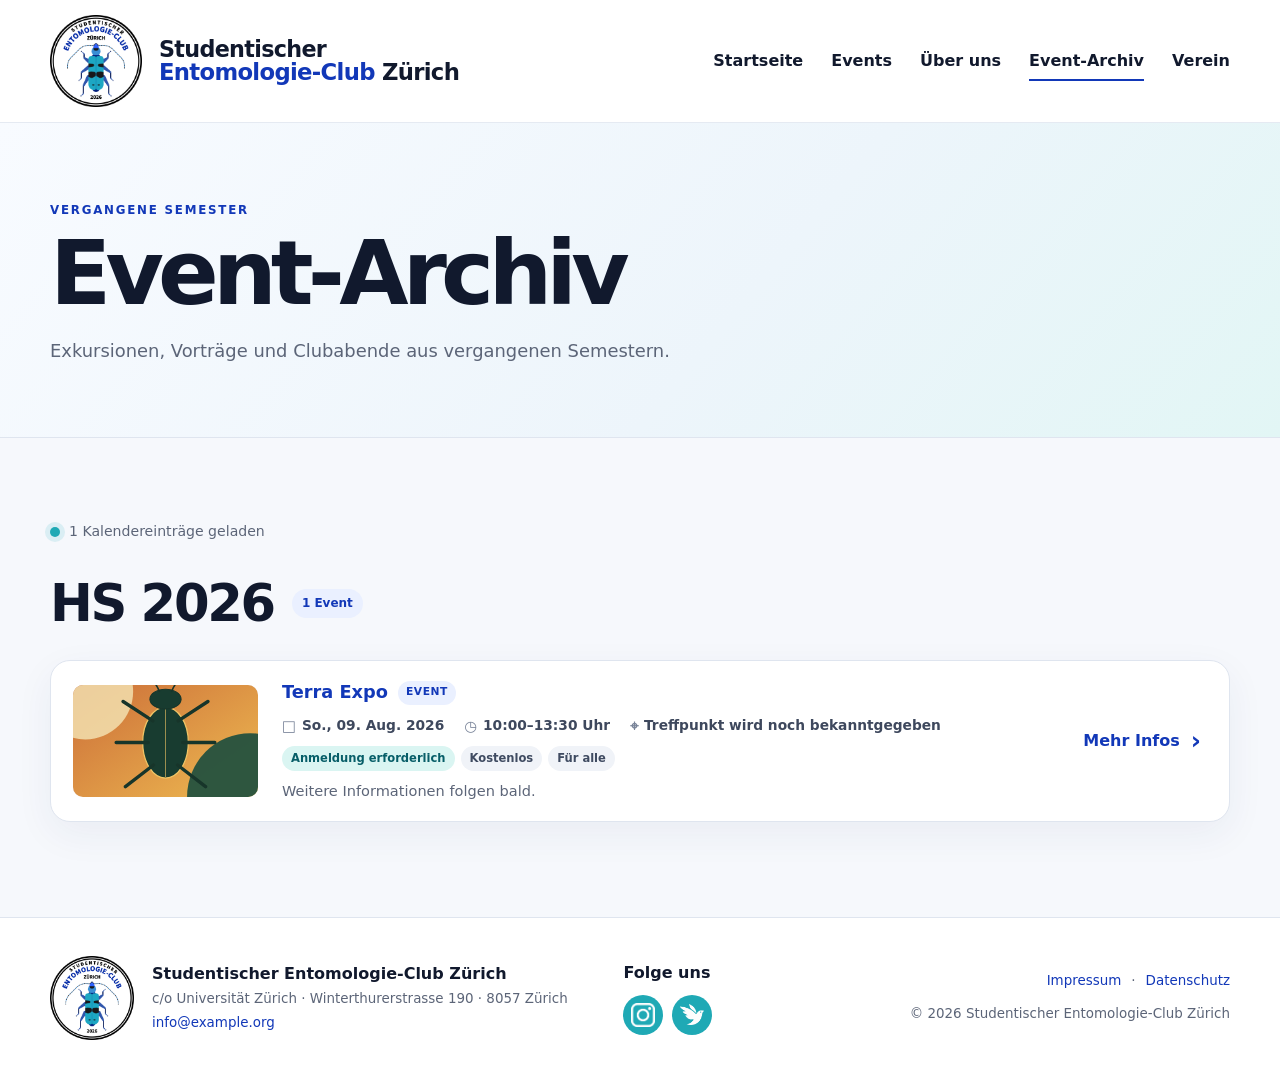
==== archiv.html @ 5c4606c7 "Changed website icon" ====
<!doctype html>
<html lang="de"><head>  <meta charset="utf-8" />
  <meta name="viewport" content="width=device-width, initial-scale=1" />
  <meta name="theme-color" content="#1238b8" />
  <link rel="icon" href="assets/club-logo-maskottchen.png" type="image/png" />
  <link rel="stylesheet" href="styles.css" />
  <script src="calendar-config.js" defer></script>
  <script src="calendar/ics-parser.js" defer></script>
  <script src="app.js" defer></script><meta name="description" content="Event-Archiv des Studentischen Entomologie-Clubs Zürich." /><title>Event-Archiv · Studentischer Entomologie-Club Zürich</title></head>
<body data-page="archive"><a class="skip-link" href="#main">Zum Inhalt springen</a>
<header class="site-header" id="top">
  <div class="header-inner shell">
    <a class="brand" href="index.html" aria-label="Startseite">
      <img src="assets/club-logo.png" alt="Logo des Studentischen Entomologie-Clubs Zürich" />
      <span class="brand-copy">
        <strong>Studentischer</strong>
        <span><b>Entomologie-Club</b> Zürich</span>
      </span>
    </a>
    <button class="menu-button" type="button" aria-expanded="false" aria-controls="main-nav">
      <span></span><span></span><span></span><span class="sr-only">Navigation öffnen</span>
    </button>
    <nav id="main-nav" class="main-nav" aria-label="Hauptnavigation">
      <a data-nav="home" href="index.html">Startseite</a>
      <a data-nav="events" href="events.html">Events</a>
      <a data-nav="about" href="ueber-uns.html">Über uns</a>
      <a data-nav="archive" href="archiv.html">Event-Archiv</a>
      <a data-nav="club" href="verein.html">Verein</a>
      <a class="button button-primary nav-join" data-member-only data-member-link href="#">Mitglied werden</a>
    </nav>
  </div>
</header>
<main id="main">
  <section class="page-hero"><div class="shell"><p class="eyebrow eyebrow-blue">Vergangene Semester</p><h1>Event-Archiv</h1><p>Exkursionen, Vorträge und Clubabende aus vergangenen Semestern.</p></div></section>
  <section class="archive-section"><div class="shell">
    <div id="calendar-status" class="calendar-status" role="status" aria-live="polite"><span class="status-dot"></span><span>Archiv wird geladen …</span></div>
    <div id="archive-groups" class="archive-groups"></div>
    <div id="empty-state" class="empty-state" hidden><strong>Das Archiv ist noch leer.</strong><span>Vergangene Events erscheinen hier automatisch.</span></div>
  </div></section>
</main><footer class="site-footer" id="contact">
  <div class="shell footer-grid">
    <div class="footer-club">
      <img src="assets/club-logo.png" alt="" />
      <div>
        <strong data-brand>Studentischer Entomologie-Club Zürich</strong>
        <span data-address>c/o Universität Zürich</span>
        <a data-email-link href="mailto:info@example.org">info@example.org</a>
      </div>
    </div>
    <div class="footer-social">
      <strong>Folge uns</strong>
      <div class="social-links">
        <a data-instagram-link href="#" aria-label="Instagram">
          <img src="assets/instagram.png" alt="Instagram">
        </a>
        <a data-inaturalist-link href="#" aria-label="iNaturalist">
          <img src="assets/inaturalist.png" alt="iNaturalist">
        </a>
      </div>
    </div>
    <div class="footer-legal">
      <div><a href="verein.html#impressum">Impressum</a><span>·</span><a href="verein.html#datenschutz">Datenschutz</a></div>
      <span>© <span id="year"></span> <span data-brand>Studentischer Entomologie-Club Zürich</span></span>
    </div>
  </div>
</footer>
<div id="toast" class="toast" role="status" aria-live="polite"></div><dialog id="event-dialog" class="event-dialog">
  <button id="dialog-close" class="dialog-close" type="button" aria-label="Event schliessen">×</button>
  <div id="dialog-content"></div>
</dialog></body></html>
---- styles.css ----
:root {
  --blue: #1238b8;
  --blue-dark: #0b245f;
  --blue-soft: #eaf0ff;
  --teal: #1fa9b5;
  --teal-light: #66d2cf;
  --ink: #11192d;
  --muted: #5c6578;
  --paper: #fff;
  --canvas: #f6f8fc;
  --line: #dfe5ef;
  --success: #188e86;
  --error: #b43838;
  --shadow: 0 18px 60px rgba(24,50,104,.12);
  --radius: 20px;
  --shell: min(1180px, calc(100vw - 40px));
}
* { box-sizing: border-box; }
html { scroll-behavior: smooth; }
body { margin: 0; color: var(--ink); background: var(--canvas); font-family: Inter, ui-sans-serif, system-ui, -apple-system, BlinkMacSystemFont, "Segoe UI", sans-serif; line-height: 1.55; }
body.dialog-open { overflow: hidden; }
a { color: inherit; }
img, video { display: block; max-width: 100%; }
button, input { font: inherit; }
.shell { width: var(--shell); margin-inline: auto; }
.sr-only { position: absolute; width: 1px; height: 1px; padding: 0; margin: -1px; overflow: hidden; clip: rect(0,0,0,0); white-space: nowrap; border: 0; }
.skip-link { position: fixed; z-index: 999; top: 10px; left: 10px; transform: translateY(-150%); padding: 10px 14px; border-radius: 10px; background: #fff; }
.skip-link:focus { transform: translateY(0); }
[hidden] { display: none !important; }

.site-header { position: relative; z-index: 50; background: #fff; border-bottom: 1px solid rgba(223,229,239,.8); }
.header-inner { min-height: 122px; display: flex; align-items: center; justify-content: space-between; gap: 32px; }
.brand { display: inline-flex; align-items: center; gap: 17px; min-width: 0; text-decoration: none; }
.brand img { width: 92px; height: 92px; object-fit: contain; flex: 0 0 auto; }
.brand-copy { min-width: 0; display: grid; font-size: 1.42rem; font-weight: 800; line-height: 1.03; letter-spacing: -.03em; }
.brand-copy strong { font-size: .98em; }
.brand-copy b { color: var(--blue); }
.main-nav { display: flex; align-items: center; gap: 28px; }
.main-nav > a { position: relative; text-decoration: none; font-weight: 750; white-space: nowrap; }
.main-nav > a:not(.button)::after { content: ""; position: absolute; left: 0; right: 100%; bottom: -8px; height: 2px; background: var(--blue); transition: right .2s ease; }
.main-nav > a:not(.button):hover::after, .main-nav > a.is-active:not(.button)::after { right: 0; }
.menu-button { display: none; width: 46px; height: 46px; padding: 9px; border: 0; border-radius: 12px; background: var(--blue-soft); }
.menu-button > span:not(.sr-only) { display: block; height: 2px; margin: 5px 0; background: var(--blue-dark); }

.button { min-height: 48px; display: inline-flex; align-items: center; justify-content: center; gap: 10px; padding: 0 20px; border: 1px solid transparent; border-radius: 11px; text-decoration: none; font-weight: 800; transition: transform .18s ease, box-shadow .18s ease; }
.button:hover { transform: translateY(-2px); }
.button-primary { color: #fff; background: var(--blue); box-shadow: 0 12px 28px rgba(18,56,184,.2); }
.button-ghost { color: #fff; border-color: rgba(255,255,255,.65); background: rgba(4,20,42,.22); backdrop-filter: blur(8px); }
.button-light { color: var(--blue); background: #fff; }
.nav-join { min-height: 50px; padding-inline: 24px; }
.text-action { display: inline-flex; align-items: center; padding-bottom: 4px; color: var(--blue); border: 0; border-bottom: 1px solid currentColor; background: none; text-decoration: none; font-weight: 800; cursor: pointer; }

.hero { position: relative; min-height: 590px; display: grid; overflow: hidden; color: #fff; background: var(--blue-dark); }
.hero-media { position: absolute; inset: 0; width: 100%; height: 100%; object-fit: cover; }
.hero-overlay { position: absolute; inset: 0; background: linear-gradient(90deg, rgba(3,19,35,.92) 0%, rgba(4,29,43,.70) 45%, rgba(5,40,54,.12) 82%), linear-gradient(0deg, rgba(3,26,37,.58), transparent 65%); }
.hero-content { position: relative; z-index: 2; min-height: 590px; display: grid; grid-template-columns: minmax(0, 1fr) auto; align-items: center; gap: 40px; padding-block: 70px 105px; }
.hero-copy-block { max-width: 670px; }
.eyebrow { margin: 0 0 14px; font-size: .74rem; font-weight: 900; letter-spacing: .15em; text-transform: uppercase; }
.eyebrow-blue { color: var(--blue); }
.hero h1, .page-hero h1 { margin: 0; font-size: clamp(3.6rem, 7.2vw, 6.7rem); line-height: .91; letter-spacing: -.065em; }
.hero-copy { max-width: 620px; margin: 24px 0 0; color: rgba(255,255,255,.89); font-size: 1.15rem; }
.hero-actions { display: flex; flex-wrap: wrap; gap: 12px; margin-top: 30px; }
.video-toggle { width: 86px; height: 86px; display: grid; place-items: center; border: 2px solid rgba(255,255,255,.8); border-radius: 50%; color: #fff; background: rgba(0,0,0,.18); cursor: pointer; backdrop-filter: blur(8px); }
.video-toggle-icon { font-size: 1.55rem; }
.hero-wave { position: absolute; z-index: 3; left: -3%; right: -3%; bottom: -42px; height: 80px; border-top: 9px solid var(--teal); border-radius: 50% 50% 0 0; background: var(--canvas); transform: rotate(-.4deg); }

.page-hero { padding: 78px 0 72px; background: linear-gradient(130deg, #f8fbff 0%, #edf5fb 58%, #e2f6f5 100%); border-bottom: 1px solid var(--line); }
.page-hero h1 { max-width: 950px; font-size: clamp(3.2rem, 7vw, 6.2rem); }
.page-hero p:last-child { max-width: 760px; margin: 22px 0 0; color: var(--muted); font-size: 1.12rem; }

.section-white { background: #fff; }
.home-intro { padding: 95px 0; }
.intro-grid { display: grid; grid-template-columns: .9fr 1.1fr; gap: 90px; align-items: start; }
.intro-grid h2, .section-header h2, .team-section h2, .archive-promo h2, .documents-section h2, .contact-page h2, .legal-section h2 { margin: 0; font-size: clamp(2.4rem, 5vw, 4.3rem); line-height: .98; letter-spacing: -.055em; }
.intro-grid > div:last-child > p { margin: 30px 0 22px; color: var(--muted); font-size: 1.12rem; line-height: 1.8; }

.events-section { padding: 78px 0 88px; background: var(--canvas); }
.home-events { padding-top: 86px; }
.page-events { padding-top: 68px; }
.section-header { display: flex; align-items: end; justify-content: space-between; gap: 30px; margin-bottom: 25px; }
.section-header h2 { display: flex; align-items: center; gap: 14px; font-size: clamp(2.15rem, 4.7vw, 3.75rem); }
.section-icon { color: var(--blue); font-size: .8em; }
.filter-row { display: flex; flex-wrap: wrap; gap: 9px; margin-bottom: 18px; }
.filter-chip { min-height: 44px; padding: 0 16px; border: 1px solid var(--line); border-radius: 999px; color: var(--ink); background: #fff; font-weight: 760; cursor: pointer; }
.filter-chip:hover, .filter-chip.is-active { color: #fff; border-color: var(--blue); background: var(--blue); }
.calendar-status { min-height: 28px; display: flex; align-items: center; gap: 9px; margin: 12px 0 18px; color: var(--muted); font-size: .88rem; }
.status-dot { width: 10px; height: 10px; border-radius: 50%; background: #8793a8; box-shadow: 0 0 0 5px rgba(135,147,168,.12); }
.calendar-status.is-success .status-dot { background: var(--teal); box-shadow: 0 0 0 5px rgba(31,169,181,.13); }
.calendar-status.is-error { color: var(--error); }
.calendar-status.is-error .status-dot { background: var(--error); box-shadow: 0 0 0 5px rgba(180,56,56,.12); }
.event-list { display: grid; border: 1px solid var(--line); border-radius: var(--radius); overflow: hidden; background: #fff; box-shadow: 0 12px 38px rgba(29,52,97,.06); }
.event-row { display: grid; grid-template-columns: 185px minmax(0, 1fr) auto; align-items: center; gap: 24px; min-height: 147px; padding: 18px 22px; border-bottom: 1px solid var(--line); cursor: pointer; transition: background .16s ease; }
.event-row:last-child { border-bottom: 0; }
.event-row:hover { background: #fbfcff; }
.event-thumbnail { height: 112px; overflow: hidden; border-radius: 10px; background: #e1e8f2; }
.event-thumbnail img { width: 100%; height: 100%; object-fit: cover; }
.event-main { min-width: 0; }
.event-title-line { display: flex; align-items: center; flex-wrap: wrap; gap: 10px; }
.event-title-line h3 { margin: 0; color: var(--blue); font-size: 1.11rem; }
.event-type { display: inline-flex; align-items: center; min-height: 24px; padding: 3px 8px; color: var(--blue); background: var(--blue-soft); border-radius: 999px; font-size: .67rem; font-weight: 850; text-transform: uppercase; letter-spacing: .05em; }
.event-meta { display: flex; flex-wrap: wrap; gap: 7px 20px; margin-top: 8px; color: #3e485d; font-size: .86rem; font-weight: 650; }
.event-meta span { display: inline-flex; align-items: center; gap: 6px; }
.event-meta b { color: #788398; font-size: .92rem; }
.event-badges { display: flex; flex-wrap: wrap; gap: 6px; margin-top: 9px; }
.info-badge { display: inline-flex; align-items: center; min-height: 25px; padding: 3px 9px; border-radius: 999px; color: #3f4b61; background: #f0f3f8; font-size: .72rem; font-weight: 750; }
.info-badge.is-important { color: #075e68; background: #daf5f2; }
.event-main p { margin: 9px 0 0; color: var(--muted); font-size: .91rem; white-space: nowrap; overflow: hidden; text-overflow: ellipsis; }
.event-more { justify-self: end; display: inline-flex; align-items: center; gap: 11px; border: 0; background: transparent; color: var(--blue); font-weight: 850; cursor: pointer; white-space: nowrap; }
.event-more span { font-size: 1.55rem; }
.empty-state { padding: 44px 24px; border: 1px dashed #b8c4d8; border-radius: var(--radius); background: #fff; text-align: center; }
.empty-state strong, .empty-state span { display: block; }
.empty-state span { margin-top: 6px; color: var(--muted); }

.feature-strip { padding: 80px 0; }
.feature-grid { display: grid; grid-template-columns: repeat(3, 1fr); gap: 20px; }
.feature-card { min-height: 260px; padding: 30px; border: 1px solid var(--line); border-radius: var(--radius); text-decoration: none; background: #fff; transition: transform .2s ease, box-shadow .2s ease; }
.feature-card:hover { transform: translateY(-5px); box-shadow: var(--shadow); }
.feature-card > span { color: var(--teal); font-size: .76rem; font-weight: 900; letter-spacing: .12em; }
.feature-card h3 { margin: 70px 0 8px; font-size: 1.65rem; }
.feature-card p { margin: 0; color: var(--muted); }

.membership-band { padding: 0 0 78px; background: var(--canvas); }
.membership-inner { min-height: 145px; display: grid; grid-template-columns: 68px minmax(0,1fr) auto; align-items: center; gap: 24px; padding: 28px 34px; color: #fff; border-radius: 18px; background: linear-gradient(110deg, var(--teal), #1598bd 42%, var(--blue)); box-shadow: var(--shadow); }
.membership-icon { width: 62px; height: 62px; display: grid; place-items: center; border: 2px solid rgba(255,255,255,.75); border-radius: 50%; font-size: 2rem; }
.membership-copy h2 { margin: 0; font-size: 1.85rem; }
.membership-copy p { margin: 5px 0 0; max-width: 650px; color: rgba(255,255,255,.88); }

.archive-promo { padding: 85px 0; }
.archive-promo-inner { display: flex; align-items: center; justify-content: space-between; gap: 40px; }
.archive-promo-inner p:not(.eyebrow) { max-width: 670px; margin: 15px 0 0; color: var(--muted); }
.archive-section { padding: 68px 0 95px; }
.archive-groups { display: grid; gap: 55px; }
.archive-semester-header { display: flex; align-items: center; gap: 18px; margin-bottom: 17px; }
.archive-semester-header h2 { margin: 0; font-size: clamp(2rem,4vw,3.2rem); letter-spacing: -.045em; }
.archive-count { padding: 5px 10px; border-radius: 999px; color: var(--blue); background: var(--blue-soft); font-size: .75rem; font-weight: 800; }

.values-section { padding: 80px 0; }
.values-grid { display: grid; grid-template-columns: repeat(3, 1fr); gap: 25px; }
.values-grid article { padding: 28px 30px; border-left: 3px solid var(--teal); }
.values-grid article > span { color: var(--blue); font-size: .75rem; font-weight: 900; letter-spacing: .12em; }
.values-grid h2 { margin: 35px 0 9px; font-size: 2rem; }
.values-grid p { margin: 0; color: var(--muted); }
.team-section { padding: 86px 0 100px; }
.team-grid { display: grid; grid-template-columns: repeat(4,1fr); gap: 22px; }
.team-card { overflow: hidden; border: 1px solid var(--line); border-radius: var(--radius); background: #fff; box-shadow: 0 12px 36px rgba(26,49,92,.06); }
.team-portrait { aspect-ratio: 4 / 4.5; overflow: hidden; background: #dce7f5; }
.team-portrait img { width: 100%; height: 100%; object-fit: cover; }
.team-copy { padding: 22px; }
.team-role { color: var(--blue); font-size: .72rem; font-weight: 900; letter-spacing: .1em; text-transform: uppercase; }
.team-copy h3 { margin: 7px 0 14px; font-size: 1.55rem; }
.team-facts { display: grid; gap: 10px; margin: 0; }
.team-facts div { display: grid; gap: 2px; }
.team-facts dt { color: var(--muted); font-size: .7rem; font-weight: 850; text-transform: uppercase; letter-spacing: .07em; }
.team-facts dd { margin: 0; }
.team-contact { display: inline-block; margin-top: 17px; color: var(--blue); font-weight: 800; text-decoration: none; }
.documents-teaser { padding: 85px 0; }

.documents-section { padding: 72px 0 92px; }
.document-grid { display: grid; grid-template-columns: 1fr 1fr; gap: 20px; margin-top: 24px; }
.document-card { display: grid; grid-template-columns: 64px 1fr auto; align-items: center; gap: 18px; min-height: 120px; padding: 22px; border: 1px solid var(--line); border-radius: 13px; background: #fff; text-decoration: none; transition: transform .18s ease, box-shadow .18s ease; }
.document-card:hover { transform: translateY(-3px); box-shadow: 0 14px 34px rgba(22,44,91,.09); }
.document-icon { width: 58px; height: 58px; display: grid; place-items: center; color: var(--teal); border: 2px solid currentColor; border-radius: 12px; font-size: 1.7rem; }
.document-icon.shield { border-radius: 50%; }
.document-card strong, .document-card small { display: block; }
.document-card small { margin-top: 5px; color: var(--muted); }
.document-arrow { color: var(--blue); font-size: 2rem; }
.contact-page { padding: 85px 0; }
.contact-page-grid { display: grid; grid-template-columns: 1fr 1fr; gap: 80px; align-items: center; }
.contact-page-grid p:not(.eyebrow) { max-width: 580px; color: var(--muted); }
.contact-box { display: grid; gap: 9px; padding: 30px; border: 1px solid var(--line); border-radius: var(--radius); background: var(--canvas); }
.contact-box a { color: var(--blue); text-decoration: none; font-weight: 800; }
.legal-section { padding: 80px 0 100px; }
.legal-grid { display: grid; grid-template-columns: 1fr 1fr; gap: 35px; }
.legal-grid article { padding: 32px; border: 1px solid var(--line); border-radius: var(--radius); background: #fff; }
.legal-grid h2 { font-size: 2.4rem; }
.legal-grid a { color: var(--blue); }
.legal-note { color: var(--muted); font-size: .9rem; }

.site-footer { padding: 38px 0; background: #fff; border-top: 1px solid var(--line); }
.footer-grid { display: grid; grid-template-columns: 1.6fr .7fr 1fr; gap: 45px; align-items: center; }
.footer-club { display: flex; align-items: center; gap: 18px; }
.footer-club img { width: 84px; height: 84px; object-fit: contain; }
.footer-club div { display: grid; gap: 3px; }
.footer-club span, .footer-club a, .footer-legal { color: var(--muted); font-size: .84rem; }
.footer-club a { color: var(--blue); text-decoration: none; }
.footer-social strong { display: block; margin-bottom: 9px; }
.social-links { display: flex; gap: 9px; }
.social-links a { width: 40px; height: 40px; display: grid; place-items: center; color: #fff; background: var(--teal); border-radius: 50%; text-decoration: none; font-weight: 900; }
.social-links a img {width: 24px; height: 24px; max-width: 24px; max-height: 24px; object-fit: contain; display: block; }
.footer-legal { display: grid; gap: 12px; justify-items: end; text-align: right; }
.footer-legal div { display: flex; gap: 10px; }
.footer-legal a { color: var(--blue); text-decoration: none; }

.event-dialog { width: min(950px, calc(100vw - 28px)); max-height: calc(100vh - 30px); padding: 0; border: 0; border-radius: 22px; overflow: auto; box-shadow: 0 30px 100px rgba(5,21,54,.34); }
.event-dialog::backdrop { background: rgba(6,18,41,.72); backdrop-filter: blur(5px); }
.dialog-close { position: sticky; z-index: 5; float: right; top: 13px; margin: 13px 13px -58px 0; width: 42px; height: 42px; border: 0; border-radius: 50%; color: #fff; background: rgba(10,24,48,.7); font-size: 1.65rem; cursor: pointer; }
.dialog-image { height: 340px; background: #dbe3ef; }
.dialog-image img { width: 100%; height: 100%; object-fit: cover; }
.dialog-layout { display: grid; grid-template-columns: 1fr 285px; gap: 40px; padding: 34px; }
.dialog-copy h2 { margin: 13px 0 20px; font-size: clamp(2rem,4.4vw,3.4rem); line-height: 1; letter-spacing: -.045em; }
.dialog-description { color: #3f4859; line-height: 1.75; }
.dialog-actions { display: flex; flex-wrap: wrap; gap: 10px; margin-top: 28px; }
.dialog-facts { display: grid; align-content: start; border-left: 1px solid var(--line); padding-left: 25px; }
.dialog-facts div { display: grid; gap: 3px; padding: 12px 0; border-bottom: 1px solid var(--line); }
.dialog-facts strong { color: var(--blue); font-size: .7rem; text-transform: uppercase; letter-spacing: .08em; }
.dialog-facts span { color: #3f4859; }
.toast { position: fixed; z-index: 100; left: 50%; bottom: 25px; transform: translate(-50%,25px); padding: 12px 18px; color: #fff; background: var(--blue-dark); border-radius: 999px; opacity: 0; pointer-events: none; transition: .2s ease; box-shadow: var(--shadow); }
.toast.is-visible { opacity: 1; transform: translate(-50%,0); }

@media (max-width: 1080px) {
  .main-nav { gap: 19px; }
  .main-nav > a { font-size: .92rem; }
  .team-grid { grid-template-columns: repeat(2,1fr); }
}
@media (max-width: 900px) {
  .header-inner { min-height: 96px; }
  .brand img { width: 72px; height: 72px; }
  .brand-copy { font-size: 1.18rem; }
  .menu-button { display: block; }
  .main-nav { position: absolute; top: 95px; left: 20px; right: 20px; display: none; align-items: stretch; flex-direction: column; gap: 0; padding: 12px; border: 1px solid var(--line); border-radius: 15px; background: #fff; box-shadow: var(--shadow); }
  .main-nav.is-open { display: flex; }
  .main-nav > a { padding: 13px; }
  .event-row { grid-template-columns: 145px minmax(0,1fr); }
  .event-more { grid-column: 2; justify-self: start; padding: 0; }
  .intro-grid, .contact-page-grid { grid-template-columns: 1fr; gap: 20px; }
  .footer-grid { grid-template-columns: 1fr 1fr; }
  .footer-legal { grid-column: 1/-1; justify-items: start; text-align: left; }
}
@media (max-width: 700px) {
  :root { --shell: min(100% - 26px,1180px); }
  .brand { gap: 10px; }
  .brand img { width: 56px; height: 56px; }
  .brand-copy { display: grid; max-width: 220px; font-size: .93rem; line-height: 1.05; }
  .brand-copy strong { display: block; font-size: .88em; }
  .header-inner { min-height: 76px; }
  .main-nav { top: 75px; }
  .hero, .hero-content { min-height: 640px; }
  .hero-content { grid-template-columns: 1fr; align-content: center; }
  .hero-copy-block { padding-top: 65px; }
  .hero h1 { font-size: clamp(3rem,14vw,4.7rem); }
  .video-toggle { justify-self: start; width: 66px; height: 66px; margin-bottom: 65px; }
  .hero-overlay { background: linear-gradient(90deg,rgba(4,20,29,.91),rgba(5,28,39,.55)), linear-gradient(0deg,rgba(2,21,31,.72),transparent 65%); }
  .page-hero { padding: 55px 0 50px; }
  .page-hero h1 { font-size: clamp(2.9rem,13vw,4.4rem); }
  .section-header { align-items: flex-start; flex-direction: column; }
  .event-row { grid-template-columns: 108px 1fr; gap: 14px; padding: 14px; }
  .event-thumbnail { height: 92px; }
  .event-title-line { display: block; }
  .event-type { margin-top: 6px; }
  .event-meta { display: grid; gap: 4px; }
  .event-main p { white-space: normal; display: -webkit-box; -webkit-line-clamp: 2; -webkit-box-orient: vertical; }
  .event-more { grid-column: 1/-1; justify-self: end; }
  .feature-grid, .values-grid, .team-grid, .document-grid, .legal-grid { grid-template-columns: 1fr; }
  .archive-promo-inner { align-items: flex-start; flex-direction: column; }
  .membership-inner { grid-template-columns: 58px 1fr; padding: 25px 22px; }
  .membership-inner .button { grid-column: 1/-1; justify-self: start; }
  .footer-grid { grid-template-columns: 1fr; }
  .footer-legal { grid-column: auto; }
  .dialog-image { height: 245px; }
  .dialog-layout { grid-template-columns: 1fr; gap: 24px; padding: 23px; }
  .dialog-facts { border-left: 0; border-top: 1px solid var(--line); padding: 15px 0 0; }
}
@media (max-width: 420px) {
  .brand-copy { max-width: 185px; font-size: .82rem; }
  .brand img { width: 50px; height: 50px; }
  .menu-button { width: 42px; height: 42px; }
  .event-row { grid-template-columns: 1fr; }
  .event-thumbnail { height: 175px; }
  .event-more { grid-column: auto; justify-self: start; }
}
@media (prefers-reduced-motion: reduce) { html { scroll-behavior: auto; } *,*::before,*::after { animation-duration:.01ms !important; transition-duration:.01ms !important; } }

.document-placeholder { max-width: 850px; padding: 42px; border: 1px solid var(--line); border-radius: var(--radius); background: var(--canvas); }
.document-placeholder h2 { margin-top: 0; }
.document-placeholder code { padding: 2px 6px; border-radius: 5px; background: var(--blue-soft); }
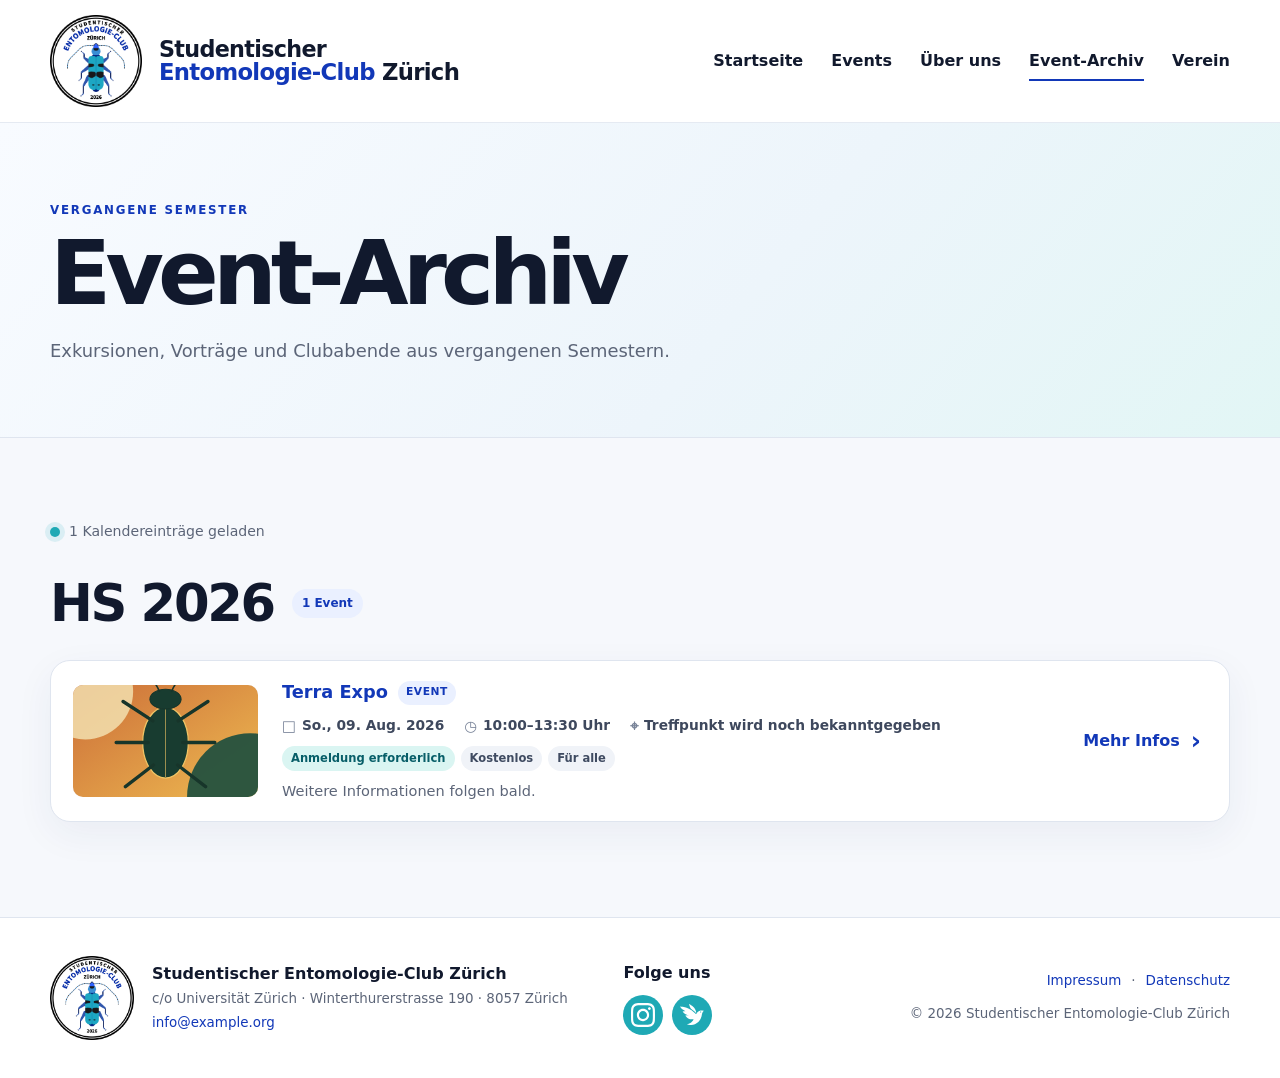
==== commit ff512045: "Updated icons" ====
--- a/archiv.html
+++ b/archiv.html
@@ -51,10 +51,10 @@
       <strong>Folge uns</strong>
       <div class="social-links">
         <a data-instagram-link href="#" aria-label="Instagram">
-          <img src="assets/instagram.png" alt="Instagram">
+          <img src="assets/icons/instagram.svg" alt="Instagram">
         </a>
         <a data-inaturalist-link href="#" aria-label="iNaturalist">
-          <img src="assets/inaturalist.png" alt="iNaturalist">
+          <img src="assets/icons/inaturalist.svg" alt="iNaturalist">
         </a>
       </div>
     </div>
--- a/styles.css
+++ b/styles.css
@@ -81,6 +81,7 @@
 .section-header { display: flex; align-items: end; justify-content: space-between; gap: 30px; margin-bottom: 25px; }
 .section-header h2 { display: flex; align-items: center; gap: 14px; font-size: clamp(2.15rem, 4.7vw, 3.75rem); }
 .section-icon { color: var(--blue); font-size: .8em; }
+.section-icon img { width: 1em; height: 1em; object-fit: contain; display: block; }
 .filter-row { display: flex; flex-wrap: wrap; gap: 9px; margin-bottom: 18px; }
 .filter-chip { min-height: 44px; padding: 0 16px; border: 1px solid var(--line); border-radius: 999px; color: var(--ink); background: #fff; font-weight: 760; cursor: pointer; }
 .filter-chip:hover, .filter-chip.is-active { color: #fff; border-color: var(--blue); background: var(--blue); }
@@ -160,8 +161,9 @@
 .document-grid { display: grid; grid-template-columns: 1fr 1fr; gap: 20px; margin-top: 24px; }
 .document-card { display: grid; grid-template-columns: 64px 1fr auto; align-items: center; gap: 18px; min-height: 120px; padding: 22px; border: 1px solid var(--line); border-radius: 13px; background: #fff; text-decoration: none; transition: transform .18s ease, box-shadow .18s ease; }
 .document-card:hover { transform: translateY(-3px); box-shadow: 0 14px 34px rgba(22,44,91,.09); }
-.document-icon { width: 58px; height: 58px; display: grid; place-items: center; color: var(--teal); border: 2px solid currentColor; border-radius: 12px; font-size: 1.7rem; }
-.document-icon.shield { border-radius: 50%; }
+.document-icon { width: 58px; height: 58px; flex-shrink: 0; display: flex; align-items: center; justify-content: center; border: none; font-size: 1.7rem; }
+.document-icon img { width: auto; height: 58px; max-width: 58px; object-fit: contain; display: block; }
+.document-icon.shield { border-radius: 0; }
 .document-card strong, .document-card small { display: block; }
 .document-card small { margin-top: 5px; color: var(--muted); }
 .document-arrow { color: var(--blue); font-size: 2rem; }
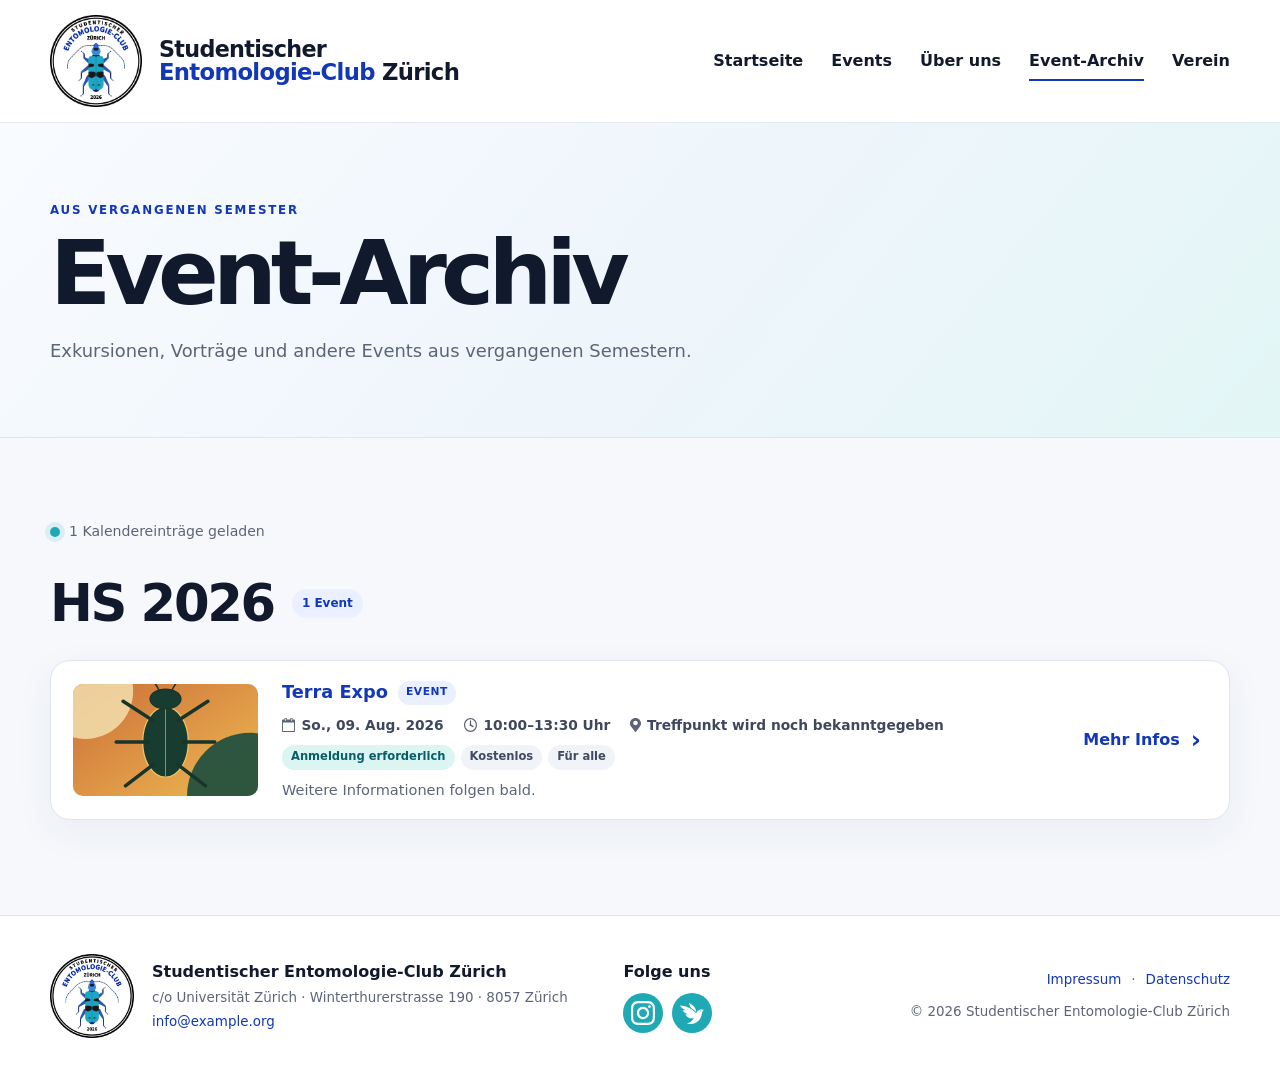
==== commit ae56c4b1: "Update archiv.html" ====
--- a/archiv.html
+++ b/archiv.html
@@ -31,7 +31,7 @@
   </div>
 </header>
 <main id="main">
-  <section class="page-hero"><div class="shell"><p class="eyebrow eyebrow-blue">Vergangene Semester</p><h1>Event-Archiv</h1><p>Exkursionen, Vorträge und Clubabende aus vergangenen Semestern.</p></div></section>
+  <section class="page-hero"><div class="shell"><p class="eyebrow eyebrow-blue">Aus vergangenen Semester</p><h1>Event-Archiv</h1><p>Exkursionen, Vorträge und andere Events aus vergangenen Semestern.</p></div></section>
   <section class="archive-section"><div class="shell">
     <div id="calendar-status" class="calendar-status" role="status" aria-live="polite"><span class="status-dot"></span><span>Archiv wird geladen …</span></div>
     <div id="archive-groups" class="archive-groups"></div>
--- a/styles.css
+++ b/styles.css
@@ -102,7 +102,7 @@
 .event-type { display: inline-flex; align-items: center; min-height: 24px; padding: 3px 8px; color: var(--blue); background: var(--blue-soft); border-radius: 999px; font-size: .67rem; font-weight: 850; text-transform: uppercase; letter-spacing: .05em; }
 .event-meta { display: flex; flex-wrap: wrap; gap: 7px 20px; margin-top: 8px; color: #3e485d; font-size: .86rem; font-weight: 650; }
 .event-meta span { display: inline-flex; align-items: center; gap: 6px; }
-.event-meta b { color: #788398; font-size: .92rem; }
+.event-meta-icon { height: 1em; width: auto; vertical-align: -0.15em; }
 .event-badges { display: flex; flex-wrap: wrap; gap: 6px; margin-top: 9px; }
 .info-badge { display: inline-flex; align-items: center; min-height: 25px; padding: 3px 9px; border-radius: 999px; color: #3f4b61; background: #f0f3f8; font-size: .72rem; font-weight: 750; }
 .info-badge.is-important { color: #075e68; background: #daf5f2; }
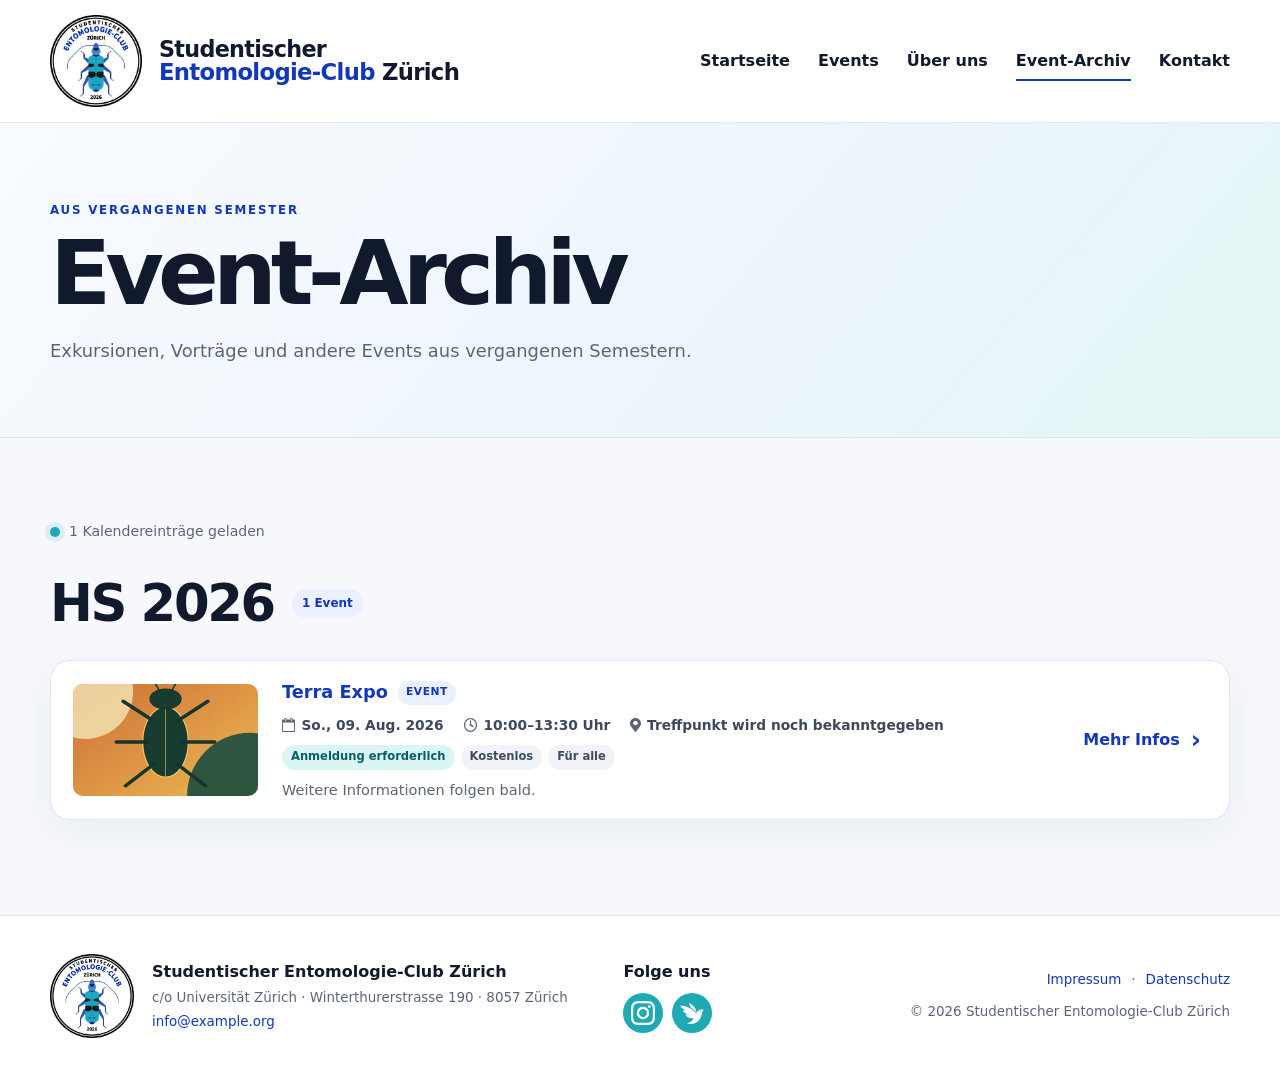
==== commit a70c4072: "Add files via upload" ====
--- a/archiv.html
+++ b/archiv.html
@@ -25,7 +25,7 @@
       <a data-nav="events" href="events.html">Events</a>
       <a data-nav="about" href="ueber-uns.html">Über uns</a>
       <a data-nav="archive" href="archiv.html">Event-Archiv</a>
-      <a data-nav="club" href="verein.html">Verein</a>
+      <a data-nav="club" href="verein.html">Kontakt</a>
       <a class="button button-primary nav-join" data-member-only data-member-link href="#">Mitglied werden</a>
     </nav>
   </div>
--- a/styles.css
+++ b/styles.css
@@ -72,7 +72,7 @@
 .section-white { background: #fff; }
 .home-intro { padding: 95px 0; }
 .intro-grid { display: grid; grid-template-columns: .9fr 1.1fr; gap: 90px; align-items: start; }
-.intro-grid h2, .section-header h2, .team-section h2, .archive-promo h2, .documents-section h2, .contact-page h2, .legal-section h2 { margin: 0; font-size: clamp(2.4rem, 5vw, 4.3rem); line-height: .98; letter-spacing: -.055em; }
+.intro-grid h2, .section-header h2, .archive-promo h2, .documents-section h2, .contact-page h2, .donations-section h2, .legal-section h2 { margin: 0; font-size: clamp(2.4rem, 5vw, 4.3rem); line-height: .98; letter-spacing: -.055em; }
 .intro-grid > div:last-child > p { margin: 30px 0 22px; color: var(--muted); font-size: 1.12rem; line-height: 1.8; }
 
 .events-section { padding: 78px 0 88px; background: var(--canvas); }
@@ -113,14 +113,6 @@
 .empty-state strong, .empty-state span { display: block; }
 .empty-state span { margin-top: 6px; color: var(--muted); }
 
-.feature-strip { padding: 80px 0; }
-.feature-grid { display: grid; grid-template-columns: repeat(3, 1fr); gap: 20px; }
-.feature-card { min-height: 260px; padding: 30px; border: 1px solid var(--line); border-radius: var(--radius); text-decoration: none; background: #fff; transition: transform .2s ease, box-shadow .2s ease; }
-.feature-card:hover { transform: translateY(-5px); box-shadow: var(--shadow); }
-.feature-card > span { color: var(--teal); font-size: .76rem; font-weight: 900; letter-spacing: .12em; }
-.feature-card h3 { margin: 70px 0 8px; font-size: 1.65rem; }
-.feature-card p { margin: 0; color: var(--muted); }
-
 .membership-band { padding: 0 0 78px; background: var(--canvas); }
 .membership-inner { min-height: 145px; display: grid; grid-template-columns: 68px minmax(0,1fr) auto; align-items: center; gap: 24px; padding: 28px 34px; color: #fff; border-radius: 18px; background: linear-gradient(110deg, var(--teal), #1598bd 42%, var(--blue)); box-shadow: var(--shadow); }
 .membership-icon { width: 62px; height: 62px; display: grid; place-items: center; border: 2px solid rgba(255,255,255,.75); border-radius: 50%; font-size: 2rem; }
@@ -136,27 +128,36 @@
 .archive-semester-header h2 { margin: 0; font-size: clamp(2rem,4vw,3.2rem); letter-spacing: -.045em; }
 .archive-count { padding: 5px 10px; border-radius: 999px; color: var(--blue); background: var(--blue-soft); font-size: .75rem; font-weight: 800; }
 
-.values-section { padding: 80px 0; }
-.values-grid { display: grid; grid-template-columns: repeat(3, 1fr); gap: 25px; }
-.values-grid article { padding: 28px 30px; border-left: 3px solid var(--teal); }
-.values-grid article > span { color: var(--blue); font-size: .75rem; font-weight: 900; letter-spacing: .12em; }
-.values-grid h2 { margin: 35px 0 9px; font-size: 2rem; }
-.values-grid p { margin: 0; color: var(--muted); }
-.team-section { padding: 86px 0 100px; }
-.team-grid { display: grid; grid-template-columns: repeat(4,1fr); gap: 22px; }
-.team-card { overflow: hidden; border: 1px solid var(--line); border-radius: var(--radius); background: #fff; box-shadow: 0 12px 36px rgba(26,49,92,.06); }
-.team-portrait { aspect-ratio: 4 / 4.5; overflow: hidden; background: #dce7f5; }
+.about-us { padding: 86px 0 92px; }
+.about-us-inner h2 { margin: 0; font-size: clamp(2.4rem, 5vw, 4.3rem); line-height: .98; letter-spacing: -.055em; }
+.about-us-copy { width: 100%; margin-top: 28px; }
+.about-us-copy p { margin: 0; color: var(--muted); font-size: 1.08rem; line-height: 1.8; }
+.about-us-copy p + p { margin-top: 16px; }
+
+.team-section { padding: 78px 0; }
+.team-section + .team-section { padding-top: 0; }
+.people-disclosure > summary { display: flex; align-items: end; justify-content: space-between; gap: 30px; list-style: none; cursor: pointer; }
+.people-disclosure > summary::-webkit-details-marker { display: none; }
+.people-disclosure > summary .eyebrow { display: block; }
+.people-disclosure > summary:focus-visible { outline: 3px solid rgba(18,56,184,.28); outline-offset: 8px; border-radius: 8px; }
+.people-disclosure[open] > summary { margin-bottom: 25px; }
+.summary-heading { display: block; margin: 0; font-size: clamp(2.4rem, 5vw, 4.3rem); font-weight: 750; line-height: .98; letter-spacing: -.055em; }
+.disclosure-action { flex: 0 0 auto; min-height: 38px; display: inline-flex; align-items: center; padding: 0 13px; color: var(--blue); border: 1px solid var(--line); border-radius: 999px; background: #fff; font-size: .8rem; font-weight: 800; }
+.people-disclosure:not([open]) .when-open, .people-disclosure[open] .when-closed { display: none; }
+.team-grid { display: grid; grid-template-columns: repeat(2,minmax(0,1fr)); gap: 18px; }
+.team-card { min-height: 205px; display: grid; grid-template-columns: 164px minmax(0,1fr); overflow: hidden; border: 0; border-radius: 16px; background: #fff; box-shadow: 0 12px 36px rgba(26,49,92,.08); }
+.team-portrait { min-height: 205px; overflow: hidden; background: #dce7f5; }
 .team-portrait img { width: 100%; height: 100%; object-fit: cover; }
-.team-copy { padding: 22px; }
+.team-copy { align-self: center; padding: 22px 24px; }
 .team-role { color: var(--blue); font-size: .72rem; font-weight: 900; letter-spacing: .1em; text-transform: uppercase; }
-.team-copy h3 { margin: 7px 0 14px; font-size: 1.55rem; }
+.team-name-line { display: flex; align-items: baseline; flex-wrap: wrap; gap: 7px 10px; margin: 7px 0 14px; }
+.team-copy h3 { margin: 0; font-size: 1.55rem; }
+.team-pronouns { color: var(--muted); font-size: .78rem; }
 .team-facts { display: grid; gap: 10px; margin: 0; }
 .team-facts div { display: grid; gap: 2px; }
 .team-facts dt { color: var(--muted); font-size: .7rem; font-weight: 850; text-transform: uppercase; letter-spacing: .07em; }
 .team-facts dd { margin: 0; }
 .team-contact { display: inline-block; margin-top: 17px; color: var(--blue); font-weight: 800; text-decoration: none; }
-.documents-teaser { padding: 85px 0; }
-
 .documents-section { padding: 72px 0 92px; }
 .document-grid { display: grid; grid-template-columns: 1fr 1fr; gap: 20px; margin-top: 24px; }
 .document-card { display: grid; grid-template-columns: 64px 1fr auto; align-items: center; gap: 18px; min-height: 120px; padding: 22px; border: 1px solid var(--line); border-radius: 13px; background: #fff; text-decoration: none; transition: transform .18s ease, box-shadow .18s ease; }
@@ -172,6 +173,19 @@
 .contact-page-grid p:not(.eyebrow) { max-width: 580px; color: var(--muted); }
 .contact-box { display: grid; gap: 9px; padding: 30px; border: 1px solid var(--line); border-radius: var(--radius); background: var(--canvas); }
 .contact-box a { color: var(--blue); text-decoration: none; font-weight: 800; }
+.donations-section { padding: 78px 0 92px; }
+.donations-intro { max-width: 790px; }
+.donations-intro p:last-child { margin: 18px 0 0; color: var(--muted); font-size: 1.05rem; line-height: 1.75; }
+.donation-grid { display: grid; grid-template-columns: repeat(2,minmax(0,1fr)); gap: 20px; margin-top: 28px; }
+.donation-card { padding: 28px; border-radius: var(--radius); background: #fff; box-shadow: 0 12px 36px rgba(26,49,92,.06); }
+.donation-card h3 { margin: 0 0 10px; font-size: 1.45rem; }
+.donation-card p { margin: 0; color: var(--muted); }
+.donation-card a { color: var(--blue); font-weight: 800; }
+.bank-details { display: grid; gap: 8px; margin-top: 18px; padding: 18px; border-radius: 12px; background: var(--blue-soft); }
+.bank-details div { display: grid; gap: 2px; }
+.bank-details strong { color: var(--blue); font-size: .72rem; letter-spacing: .08em; text-transform: uppercase; }
+.bank-placeholder { margin-top: 18px !important; padding: 14px 16px; border-left: 3px solid var(--teal); background: #f1fbfa; }
+.donation-qr { width: min(220px,100%); margin-top: 18px; }
 .legal-section { padding: 80px 0 100px; }
 .legal-grid { display: grid; grid-template-columns: 1fr 1fr; gap: 35px; }
 .legal-grid article { padding: 32px; border: 1px solid var(--line); border-radius: var(--radius); background: #fff; }
@@ -213,7 +227,6 @@
 @media (max-width: 1080px) {
   .main-nav { gap: 19px; }
   .main-nav > a { font-size: .92rem; }
-  .team-grid { grid-template-columns: repeat(2,1fr); }
 }
 @media (max-width: 900px) {
   .header-inner { min-height: 96px; }
@@ -226,6 +239,7 @@
   .event-row { grid-template-columns: 145px minmax(0,1fr); }
   .event-more { grid-column: 2; justify-self: start; padding: 0; }
   .intro-grid, .contact-page-grid { grid-template-columns: 1fr; gap: 20px; }
+  .team-grid { grid-template-columns: 1fr; }
   .footer-grid { grid-template-columns: 1fr 1fr; }
   .footer-legal { grid-column: 1/-1; justify-items: start; text-align: left; }
 }
@@ -253,7 +267,8 @@
   .event-meta { display: grid; gap: 4px; }
   .event-main p { white-space: normal; display: -webkit-box; -webkit-line-clamp: 2; -webkit-box-orient: vertical; }
   .event-more { grid-column: 1/-1; justify-self: end; }
-  .feature-grid, .values-grid, .team-grid, .document-grid, .legal-grid { grid-template-columns: 1fr; }
+  .document-grid, .donation-grid, .legal-grid { grid-template-columns: 1fr; }
+  .people-disclosure > summary { align-items: flex-start; }
   .archive-promo-inner { align-items: flex-start; flex-direction: column; }
   .membership-inner { grid-template-columns: 58px 1fr; padding: 25px 22px; }
   .membership-inner .button { grid-column: 1/-1; justify-self: start; }
@@ -270,6 +285,12 @@
   .event-row { grid-template-columns: 1fr; }
   .event-thumbnail { height: 175px; }
   .event-more { grid-column: auto; justify-self: start; }
+  .team-card { grid-template-columns: 96px minmax(0,1fr); min-height: 150px; }
+  .team-portrait { min-height: 150px; }
+  .team-copy { padding: 16px; }
+  .team-copy h3 { font-size: 1.25rem; }
+  .team-facts { gap: 7px; }
+  .disclosure-action { padding: 0 10px; font-size: .72rem; }
 }
 @media (prefers-reduced-motion: reduce) { html { scroll-behavior: auto; } *,*::before,*::after { animation-duration:.01ms !important; transition-duration:.01ms !important; } }
 
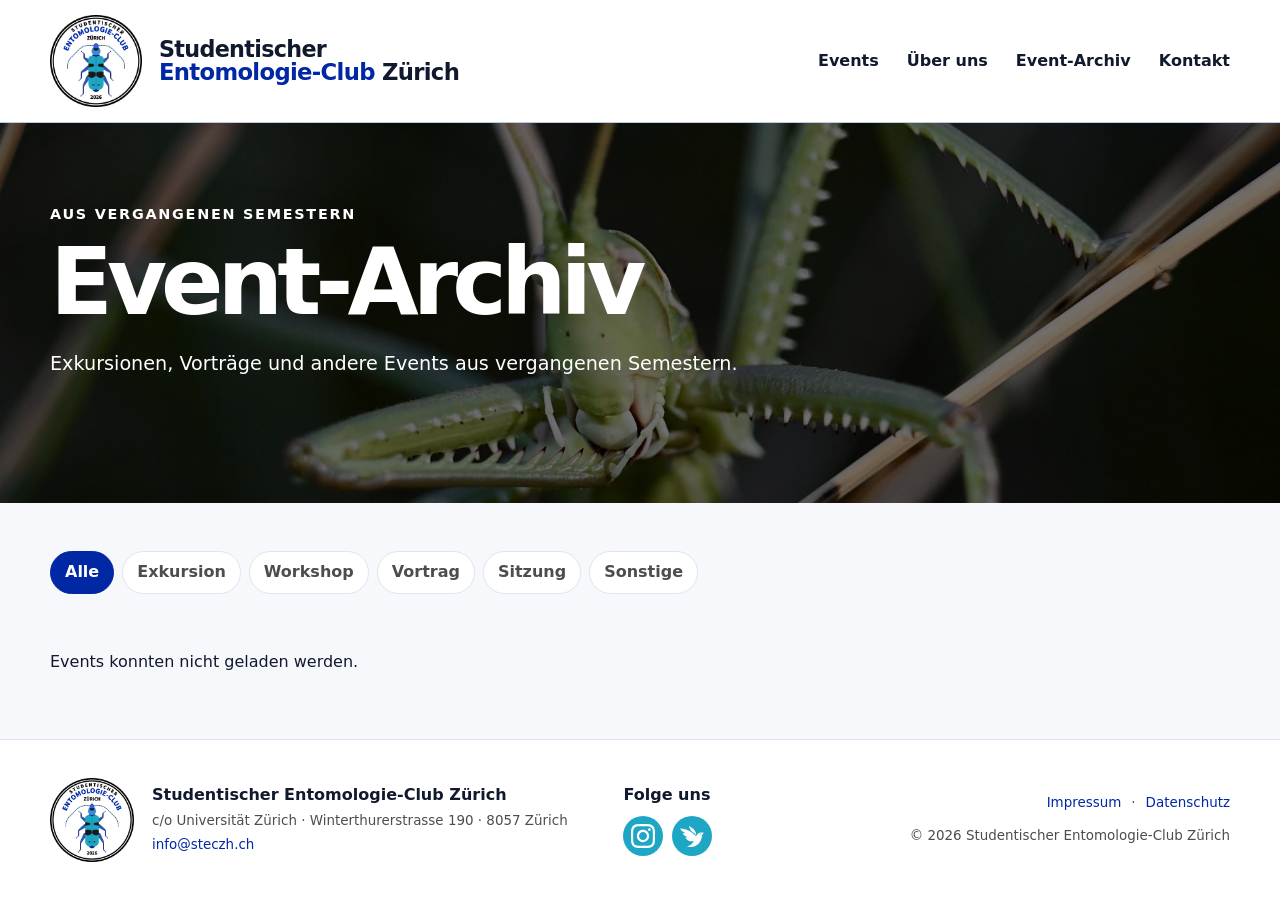
==== commit 2e71afd6: "Add files via upload" ====
--- a/archiv.html
+++ b/archiv.html
@@ -1,70 +1,142 @@
-<!doctype html>
-<html lang="de"><head>  <meta charset="utf-8" />
-  <meta name="viewport" content="width=device-width, initial-scale=1" />
-  <meta name="theme-color" content="#1238b8" />
-  <link rel="icon" href="assets/club-logo-maskottchen.png" type="image/png" />
-  <link rel="stylesheet" href="styles.css" />
-  <script src="calendar-config.js" defer></script>
-  <script src="calendar/ics-parser.js" defer></script>
-  <script src="app.js" defer></script><meta name="description" content="Event-Archiv des Studentischen Entomologie-Clubs Zürich." /><title>Event-Archiv · Studentischer Entomologie-Club Zürich</title></head>
-<body data-page="archive"><a class="skip-link" href="#main">Zum Inhalt springen</a>
-<header class="site-header" id="top">
-  <div class="header-inner shell">
-    <a class="brand" href="index.html" aria-label="Startseite">
-      <img src="assets/club-logo.png" alt="Logo des Studentischen Entomologie-Clubs Zürich" />
-      <span class="brand-copy">
-        <strong>Studentischer</strong>
-        <span><b>Entomologie-Club</b> Zürich</span>
-      </span>
-    </a>
-    <button class="menu-button" type="button" aria-expanded="false" aria-controls="main-nav">
-      <span></span><span></span><span></span><span class="sr-only">Navigation öffnen</span>
-    </button>
-    <nav id="main-nav" class="main-nav" aria-label="Hauptnavigation">
-      <a data-nav="home" href="index.html">Startseite</a>
-      <a data-nav="events" href="events.html">Events</a>
-      <a data-nav="about" href="ueber-uns.html">Über uns</a>
-      <a data-nav="archive" href="archiv.html">Event-Archiv</a>
-      <a data-nav="club" href="verein.html">Kontakt</a>
-      <a class="button button-primary nav-join" data-member-only data-member-link href="#">Mitglied werden</a>
-    </nav>
-  </div>
-</header>
-<main id="main">
-  <section class="page-hero"><div class="shell"><p class="eyebrow eyebrow-blue">Aus vergangenen Semester</p><h1>Event-Archiv</h1><p>Exkursionen, Vorträge und andere Events aus vergangenen Semestern.</p></div></section>
-  <section class="archive-section"><div class="shell">
-    <div id="calendar-status" class="calendar-status" role="status" aria-live="polite"><span class="status-dot"></span><span>Archiv wird geladen …</span></div>
-    <div id="archive-groups" class="archive-groups"></div>
-    <div id="empty-state" class="empty-state" hidden><strong>Das Archiv ist noch leer.</strong><span>Vergangene Events erscheinen hier automatisch.</span></div>
-  </div></section>
-</main><footer class="site-footer" id="contact">
-  <div class="shell footer-grid">
-    <div class="footer-club">
-      <img src="assets/club-logo.png" alt="" />
-      <div>
-        <strong data-brand>Studentischer Entomologie-Club Zürich</strong>
-        <span data-address>c/o Universität Zürich</span>
-        <a data-email-link href="mailto:info@example.org">info@example.org</a>
-      </div>
-    </div>
-    <div class="footer-social">
-      <strong>Folge uns</strong>
-      <div class="social-links">
-        <a data-instagram-link href="#" aria-label="Instagram">
-          <img src="assets/icons/instagram.svg" alt="Instagram">
-        </a>
-        <a data-inaturalist-link href="#" aria-label="iNaturalist">
-          <img src="assets/icons/inaturalist.svg" alt="iNaturalist">
-        </a>
-      </div>
-    </div>
-    <div class="footer-legal">
-      <div><a href="verein.html#impressum">Impressum</a><span>·</span><a href="verein.html#datenschutz">Datenschutz</a></div>
-      <span>© <span id="year"></span> <span data-brand>Studentischer Entomologie-Club Zürich</span></span>
-    </div>
-  </div>
-</footer>
-<div id="toast" class="toast" role="status" aria-live="polite"></div><dialog id="event-dialog" class="event-dialog">
-  <button id="dialog-close" class="dialog-close" type="button" aria-label="Event schliessen">×</button>
-  <div id="dialog-content"></div>
-</dialog></body></html>
+<!doctype html>
+<html lang="de">
+<head>
+  <meta charset="utf-8" />
+  <meta name="viewport" content="width=device-width, initial-scale=1" />
+  <meta name="theme-color" content="#1238b8" />
+  <link rel="icon" href="assets/club-logo-maskottchen.png" type="image/png" />
+  <link rel="stylesheet" href="styles.css" />
+  <meta name="description" content="Event-Archiv des Studentischen Entomologie-Clubs Zürich." />
+  <script src="calendar.js" defer></script>
+  <title>Event-Archiv · Studentischer Entomologie-Club Zürich</title>
+</head>
+<body data-page="archiv">
+<a class="skip-link" href="#main">Zum Inhalt springen</a>
+
+<header id="site-header"></header>
+
+<main class="archive">
+
+<section
+    class="page-hero page-hero--static"
+    data-hero="static"
+    style="--hero-image: url('assets/gallery/katydid-face.webp');"
+    aria-label="Page introduction"
+>
+
+    <div class="page-hero__overlay"></div>
+
+    <div class="page-hero__content">
+
+        <p class="page-hero__eyebrow">
+            Aus vergangenen Semestern
+        </p>
+
+        <h1 class="page-hero__title">
+            Event-Archiv
+        </h1>
+
+        <p class="page-hero__description">
+            Exkursionen, Vorträge und andere Events aus vergangenen Semestern.
+        </p>
+
+    </div>
+
+</section>
+
+<div class="events-shell">
+
+
+    <section class="event-filters" aria-label="Events filtern">
+
+
+        <button
+            type="button"
+            class="event-filter active"
+            data-filter-type=""
+            aria-pressed="true"
+        >
+            Alle
+        </button>
+
+        <button
+            type="button"
+            class="event-filter"
+            data-filter-type="excursion"
+            aria-pressed="false"
+        >
+            Exkursion
+        </button>
+
+        <button
+            type="button"
+            class="event-filter"
+            data-filter-type="workshop"
+            aria-pressed="false"
+        >
+            Workshop
+        </button>
+
+        <button
+            type="button"
+            class="event-filter"
+            data-filter-type="talk"
+            aria-pressed="false"
+        >
+            Vortrag
+        </button>
+
+        <button
+            type="button"
+            class="event-filter"
+            data-filter-type="session"
+            aria-pressed="false"
+        >
+            Sitzung
+        </button>
+
+        <button
+            type="button"
+            class="event-filter"
+            data-filter-type="event"
+            aria-pressed="false"
+        >
+            Sonstige
+        </button>
+
+
+</section>
+
+
+    <section id="events-container" class="events-container">
+
+        <div class="event-status-card">
+            Events werden geladen...
+        </div>
+
+    </section>
+
+</main>
+
+<dialog id="event-dialog" class="event-dialog">
+
+    <button
+        id="dialog-close"
+        type="button"
+        aria-label="Schliessen"
+    >
+        ×
+    </button>
+
+    <div id="dialog-image"></div>
+
+    <div id="dialog-content"></div>
+
+</dialog>
+
+
+<footer id="site-footer"></footer>
+<script src="components/site.js"></script>
+
+
+</body></html>
--- a/styles.css
+++ b/styles.css
@@ -1,299 +1,2357 @@
-
-:root {
-  --blue: #1238b8;
-  --blue-dark: #0b245f;
-  --blue-soft: #eaf0ff;
-  --teal: #1fa9b5;
-  --teal-light: #66d2cf;
-  --ink: #11192d;
-  --muted: #5c6578;
-  --paper: #fff;
-  --canvas: #f6f8fc;
-  --line: #dfe5ef;
-  --success: #188e86;
-  --error: #b43838;
-  --shadow: 0 18px 60px rgba(24,50,104,.12);
-  --radius: 20px;
-  --shell: min(1180px, calc(100vw - 40px));
-}
-* { box-sizing: border-box; }
-html { scroll-behavior: smooth; }
-body { margin: 0; color: var(--ink); background: var(--canvas); font-family: Inter, ui-sans-serif, system-ui, -apple-system, BlinkMacSystemFont, "Segoe UI", sans-serif; line-height: 1.55; }
-body.dialog-open { overflow: hidden; }
-a { color: inherit; }
-img, video { display: block; max-width: 100%; }
-button, input { font: inherit; }
-.shell { width: var(--shell); margin-inline: auto; }
-.sr-only { position: absolute; width: 1px; height: 1px; padding: 0; margin: -1px; overflow: hidden; clip: rect(0,0,0,0); white-space: nowrap; border: 0; }
-.skip-link { position: fixed; z-index: 999; top: 10px; left: 10px; transform: translateY(-150%); padding: 10px 14px; border-radius: 10px; background: #fff; }
-.skip-link:focus { transform: translateY(0); }
-[hidden] { display: none !important; }
-
-.site-header { position: relative; z-index: 50; background: #fff; border-bottom: 1px solid rgba(223,229,239,.8); }
-.header-inner { min-height: 122px; display: flex; align-items: center; justify-content: space-between; gap: 32px; }
-.brand { display: inline-flex; align-items: center; gap: 17px; min-width: 0; text-decoration: none; }
-.brand img { width: 92px; height: 92px; object-fit: contain; flex: 0 0 auto; }
-.brand-copy { min-width: 0; display: grid; font-size: 1.42rem; font-weight: 800; line-height: 1.03; letter-spacing: -.03em; }
-.brand-copy strong { font-size: .98em; }
-.brand-copy b { color: var(--blue); }
-.main-nav { display: flex; align-items: center; gap: 28px; }
-.main-nav > a { position: relative; text-decoration: none; font-weight: 750; white-space: nowrap; }
-.main-nav > a:not(.button)::after { content: ""; position: absolute; left: 0; right: 100%; bottom: -8px; height: 2px; background: var(--blue); transition: right .2s ease; }
-.main-nav > a:not(.button):hover::after, .main-nav > a.is-active:not(.button)::after { right: 0; }
-.menu-button { display: none; width: 46px; height: 46px; padding: 9px; border: 0; border-radius: 12px; background: var(--blue-soft); }
-.menu-button > span:not(.sr-only) { display: block; height: 2px; margin: 5px 0; background: var(--blue-dark); }
-
-.button { min-height: 48px; display: inline-flex; align-items: center; justify-content: center; gap: 10px; padding: 0 20px; border: 1px solid transparent; border-radius: 11px; text-decoration: none; font-weight: 800; transition: transform .18s ease, box-shadow .18s ease; }
-.button:hover { transform: translateY(-2px); }
-.button-primary { color: #fff; background: var(--blue); box-shadow: 0 12px 28px rgba(18,56,184,.2); }
-.button-ghost { color: #fff; border-color: rgba(255,255,255,.65); background: rgba(4,20,42,.22); backdrop-filter: blur(8px); }
-.button-light { color: var(--blue); background: #fff; }
-.nav-join { min-height: 50px; padding-inline: 24px; }
-.text-action { display: inline-flex; align-items: center; padding-bottom: 4px; color: var(--blue); border: 0; border-bottom: 1px solid currentColor; background: none; text-decoration: none; font-weight: 800; cursor: pointer; }
-
-.hero { position: relative; min-height: 590px; display: grid; overflow: hidden; color: #fff; background: var(--blue-dark); }
-.hero-media { position: absolute; inset: 0; width: 100%; height: 100%; object-fit: cover; }
-.hero-overlay { position: absolute; inset: 0; background: linear-gradient(90deg, rgba(3,19,35,.92) 0%, rgba(4,29,43,.70) 45%, rgba(5,40,54,.12) 82%), linear-gradient(0deg, rgba(3,26,37,.58), transparent 65%); }
-.hero-content { position: relative; z-index: 2; min-height: 590px; display: grid; grid-template-columns: minmax(0, 1fr) auto; align-items: center; gap: 40px; padding-block: 70px 105px; }
-.hero-copy-block { max-width: 670px; }
-.eyebrow { margin: 0 0 14px; font-size: .74rem; font-weight: 900; letter-spacing: .15em; text-transform: uppercase; }
-.eyebrow-blue { color: var(--blue); }
-.hero h1, .page-hero h1 { margin: 0; font-size: clamp(3.6rem, 7.2vw, 6.7rem); line-height: .91; letter-spacing: -.065em; }
-.hero-copy { max-width: 620px; margin: 24px 0 0; color: rgba(255,255,255,.89); font-size: 1.15rem; }
-.hero-actions { display: flex; flex-wrap: wrap; gap: 12px; margin-top: 30px; }
-.video-toggle { width: 86px; height: 86px; display: grid; place-items: center; border: 2px solid rgba(255,255,255,.8); border-radius: 50%; color: #fff; background: rgba(0,0,0,.18); cursor: pointer; backdrop-filter: blur(8px); }
-.video-toggle-icon { font-size: 1.55rem; }
-.hero-wave { position: absolute; z-index: 3; left: -3%; right: -3%; bottom: -42px; height: 80px; border-top: 9px solid var(--teal); border-radius: 50% 50% 0 0; background: var(--canvas); transform: rotate(-.4deg); }
-
-.page-hero { padding: 78px 0 72px; background: linear-gradient(130deg, #f8fbff 0%, #edf5fb 58%, #e2f6f5 100%); border-bottom: 1px solid var(--line); }
-.page-hero h1 { max-width: 950px; font-size: clamp(3.2rem, 7vw, 6.2rem); }
-.page-hero p:last-child { max-width: 760px; margin: 22px 0 0; color: var(--muted); font-size: 1.12rem; }
-
-.section-white { background: #fff; }
-.home-intro { padding: 95px 0; }
-.intro-grid { display: grid; grid-template-columns: .9fr 1.1fr; gap: 90px; align-items: start; }
-.intro-grid h2, .section-header h2, .archive-promo h2, .documents-section h2, .contact-page h2, .donations-section h2, .legal-section h2 { margin: 0; font-size: clamp(2.4rem, 5vw, 4.3rem); line-height: .98; letter-spacing: -.055em; }
-.intro-grid > div:last-child > p { margin: 30px 0 22px; color: var(--muted); font-size: 1.12rem; line-height: 1.8; }
-
-.events-section { padding: 78px 0 88px; background: var(--canvas); }
-.home-events { padding-top: 86px; }
-.page-events { padding-top: 68px; }
-.section-header { display: flex; align-items: end; justify-content: space-between; gap: 30px; margin-bottom: 25px; }
-.section-header h2 { display: flex; align-items: center; gap: 14px; font-size: clamp(2.15rem, 4.7vw, 3.75rem); }
-.section-icon { color: var(--blue); font-size: .8em; }
-.section-icon img { width: 1em; height: 1em; object-fit: contain; display: block; }
-.filter-row { display: flex; flex-wrap: wrap; gap: 9px; margin-bottom: 18px; }
-.filter-chip { min-height: 44px; padding: 0 16px; border: 1px solid var(--line); border-radius: 999px; color: var(--ink); background: #fff; font-weight: 760; cursor: pointer; }
-.filter-chip:hover, .filter-chip.is-active { color: #fff; border-color: var(--blue); background: var(--blue); }
-.calendar-status { min-height: 28px; display: flex; align-items: center; gap: 9px; margin: 12px 0 18px; color: var(--muted); font-size: .88rem; }
-.status-dot { width: 10px; height: 10px; border-radius: 50%; background: #8793a8; box-shadow: 0 0 0 5px rgba(135,147,168,.12); }
-.calendar-status.is-success .status-dot { background: var(--teal); box-shadow: 0 0 0 5px rgba(31,169,181,.13); }
-.calendar-status.is-error { color: var(--error); }
-.calendar-status.is-error .status-dot { background: var(--error); box-shadow: 0 0 0 5px rgba(180,56,56,.12); }
-.event-list { display: grid; border: 1px solid var(--line); border-radius: var(--radius); overflow: hidden; background: #fff; box-shadow: 0 12px 38px rgba(29,52,97,.06); }
-.event-row { display: grid; grid-template-columns: 185px minmax(0, 1fr) auto; align-items: center; gap: 24px; min-height: 147px; padding: 18px 22px; border-bottom: 1px solid var(--line); cursor: pointer; transition: background .16s ease; }
-.event-row:last-child { border-bottom: 0; }
-.event-row:hover { background: #fbfcff; }
-.event-thumbnail { height: 112px; overflow: hidden; border-radius: 10px; background: #e1e8f2; }
-.event-thumbnail img { width: 100%; height: 100%; object-fit: cover; }
-.event-main { min-width: 0; }
-.event-title-line { display: flex; align-items: center; flex-wrap: wrap; gap: 10px; }
-.event-title-line h3 { margin: 0; color: var(--blue); font-size: 1.11rem; }
-.event-type { display: inline-flex; align-items: center; min-height: 24px; padding: 3px 8px; color: var(--blue); background: var(--blue-soft); border-radius: 999px; font-size: .67rem; font-weight: 850; text-transform: uppercase; letter-spacing: .05em; }
-.event-meta { display: flex; flex-wrap: wrap; gap: 7px 20px; margin-top: 8px; color: #3e485d; font-size: .86rem; font-weight: 650; }
-.event-meta span { display: inline-flex; align-items: center; gap: 6px; }
-.event-meta-icon { height: 1em; width: auto; vertical-align: -0.15em; }
-.event-badges { display: flex; flex-wrap: wrap; gap: 6px; margin-top: 9px; }
-.info-badge { display: inline-flex; align-items: center; min-height: 25px; padding: 3px 9px; border-radius: 999px; color: #3f4b61; background: #f0f3f8; font-size: .72rem; font-weight: 750; }
-.info-badge.is-important { color: #075e68; background: #daf5f2; }
-.event-main p { margin: 9px 0 0; color: var(--muted); font-size: .91rem; white-space: nowrap; overflow: hidden; text-overflow: ellipsis; }
-.event-more { justify-self: end; display: inline-flex; align-items: center; gap: 11px; border: 0; background: transparent; color: var(--blue); font-weight: 850; cursor: pointer; white-space: nowrap; }
-.event-more span { font-size: 1.55rem; }
-.empty-state { padding: 44px 24px; border: 1px dashed #b8c4d8; border-radius: var(--radius); background: #fff; text-align: center; }
-.empty-state strong, .empty-state span { display: block; }
-.empty-state span { margin-top: 6px; color: var(--muted); }
-
-.membership-band { padding: 0 0 78px; background: var(--canvas); }
-.membership-inner { min-height: 145px; display: grid; grid-template-columns: 68px minmax(0,1fr) auto; align-items: center; gap: 24px; padding: 28px 34px; color: #fff; border-radius: 18px; background: linear-gradient(110deg, var(--teal), #1598bd 42%, var(--blue)); box-shadow: var(--shadow); }
-.membership-icon { width: 62px; height: 62px; display: grid; place-items: center; border: 2px solid rgba(255,255,255,.75); border-radius: 50%; font-size: 2rem; }
-.membership-copy h2 { margin: 0; font-size: 1.85rem; }
-.membership-copy p { margin: 5px 0 0; max-width: 650px; color: rgba(255,255,255,.88); }
-
-.archive-promo { padding: 85px 0; }
-.archive-promo-inner { display: flex; align-items: center; justify-content: space-between; gap: 40px; }
-.archive-promo-inner p:not(.eyebrow) { max-width: 670px; margin: 15px 0 0; color: var(--muted); }
-.archive-section { padding: 68px 0 95px; }
-.archive-groups { display: grid; gap: 55px; }
-.archive-semester-header { display: flex; align-items: center; gap: 18px; margin-bottom: 17px; }
-.archive-semester-header h2 { margin: 0; font-size: clamp(2rem,4vw,3.2rem); letter-spacing: -.045em; }
-.archive-count { padding: 5px 10px; border-radius: 999px; color: var(--blue); background: var(--blue-soft); font-size: .75rem; font-weight: 800; }
-
-.about-us { padding: 86px 0 92px; }
-.about-us-inner h2 { margin: 0; font-size: clamp(2.4rem, 5vw, 4.3rem); line-height: .98; letter-spacing: -.055em; }
-.about-us-copy { width: 100%; margin-top: 28px; }
-.about-us-copy p { margin: 0; color: var(--muted); font-size: 1.08rem; line-height: 1.8; }
-.about-us-copy p + p { margin-top: 16px; }
-
-.team-section { padding: 78px 0; }
-.team-section + .team-section { padding-top: 0; }
-.people-disclosure > summary { display: flex; align-items: end; justify-content: space-between; gap: 30px; list-style: none; cursor: pointer; }
-.people-disclosure > summary::-webkit-details-marker { display: none; }
-.people-disclosure > summary .eyebrow { display: block; }
-.people-disclosure > summary:focus-visible { outline: 3px solid rgba(18,56,184,.28); outline-offset: 8px; border-radius: 8px; }
-.people-disclosure[open] > summary { margin-bottom: 25px; }
-.summary-heading { display: block; margin: 0; font-size: clamp(2.4rem, 5vw, 4.3rem); font-weight: 750; line-height: .98; letter-spacing: -.055em; }
-.disclosure-action { flex: 0 0 auto; min-height: 38px; display: inline-flex; align-items: center; padding: 0 13px; color: var(--blue); border: 1px solid var(--line); border-radius: 999px; background: #fff; font-size: .8rem; font-weight: 800; }
-.people-disclosure:not([open]) .when-open, .people-disclosure[open] .when-closed { display: none; }
-.team-grid { display: grid; grid-template-columns: repeat(2,minmax(0,1fr)); gap: 18px; }
-.team-card { min-height: 205px; display: grid; grid-template-columns: 164px minmax(0,1fr); overflow: hidden; border: 0; border-radius: 16px; background: #fff; box-shadow: 0 12px 36px rgba(26,49,92,.08); }
-.team-portrait { min-height: 205px; overflow: hidden; background: #dce7f5; }
-.team-portrait img { width: 100%; height: 100%; object-fit: cover; }
-.team-copy { align-self: center; padding: 22px 24px; }
-.team-role { color: var(--blue); font-size: .72rem; font-weight: 900; letter-spacing: .1em; text-transform: uppercase; }
-.team-name-line { display: flex; align-items: baseline; flex-wrap: wrap; gap: 7px 10px; margin: 7px 0 14px; }
-.team-copy h3 { margin: 0; font-size: 1.55rem; }
-.team-pronouns { color: var(--muted); font-size: .78rem; }
-.team-facts { display: grid; gap: 10px; margin: 0; }
-.team-facts div { display: grid; gap: 2px; }
-.team-facts dt { color: var(--muted); font-size: .7rem; font-weight: 850; text-transform: uppercase; letter-spacing: .07em; }
-.team-facts dd { margin: 0; }
-.team-contact { display: inline-block; margin-top: 17px; color: var(--blue); font-weight: 800; text-decoration: none; }
-.documents-section { padding: 72px 0 92px; }
-.document-grid { display: grid; grid-template-columns: 1fr 1fr; gap: 20px; margin-top: 24px; }
-.document-card { display: grid; grid-template-columns: 64px 1fr auto; align-items: center; gap: 18px; min-height: 120px; padding: 22px; border: 1px solid var(--line); border-radius: 13px; background: #fff; text-decoration: none; transition: transform .18s ease, box-shadow .18s ease; }
-.document-card:hover { transform: translateY(-3px); box-shadow: 0 14px 34px rgba(22,44,91,.09); }
-.document-icon { width: 58px; height: 58px; flex-shrink: 0; display: flex; align-items: center; justify-content: center; border: none; font-size: 1.7rem; }
-.document-icon img { width: auto; height: 58px; max-width: 58px; object-fit: contain; display: block; }
-.document-icon.shield { border-radius: 0; }
-.document-card strong, .document-card small { display: block; }
-.document-card small { margin-top: 5px; color: var(--muted); }
-.document-arrow { color: var(--blue); font-size: 2rem; }
-.contact-page { padding: 85px 0; }
-.contact-page-grid { display: grid; grid-template-columns: 1fr 1fr; gap: 80px; align-items: center; }
-.contact-page-grid p:not(.eyebrow) { max-width: 580px; color: var(--muted); }
-.contact-box { display: grid; gap: 9px; padding: 30px; border: 1px solid var(--line); border-radius: var(--radius); background: var(--canvas); }
-.contact-box a { color: var(--blue); text-decoration: none; font-weight: 800; }
-.donations-section { padding: 78px 0 92px; }
-.donations-intro { max-width: 790px; }
-.donations-intro p:last-child { margin: 18px 0 0; color: var(--muted); font-size: 1.05rem; line-height: 1.75; }
-.donation-grid { display: grid; grid-template-columns: repeat(2,minmax(0,1fr)); gap: 20px; margin-top: 28px; }
-.donation-card { padding: 28px; border-radius: var(--radius); background: #fff; box-shadow: 0 12px 36px rgba(26,49,92,.06); }
-.donation-card h3 { margin: 0 0 10px; font-size: 1.45rem; }
-.donation-card p { margin: 0; color: var(--muted); }
-.donation-card a { color: var(--blue); font-weight: 800; }
-.bank-details { display: grid; gap: 8px; margin-top: 18px; padding: 18px; border-radius: 12px; background: var(--blue-soft); }
-.bank-details div { display: grid; gap: 2px; }
-.bank-details strong { color: var(--blue); font-size: .72rem; letter-spacing: .08em; text-transform: uppercase; }
-.bank-placeholder { margin-top: 18px !important; padding: 14px 16px; border-left: 3px solid var(--teal); background: #f1fbfa; }
-.donation-qr { width: min(220px,100%); margin-top: 18px; }
-.legal-section { padding: 80px 0 100px; }
-.legal-grid { display: grid; grid-template-columns: 1fr 1fr; gap: 35px; }
-.legal-grid article { padding: 32px; border: 1px solid var(--line); border-radius: var(--radius); background: #fff; }
-.legal-grid h2 { font-size: 2.4rem; }
-.legal-grid a { color: var(--blue); }
-.legal-note { color: var(--muted); font-size: .9rem; }
-
-.site-footer { padding: 38px 0; background: #fff; border-top: 1px solid var(--line); }
-.footer-grid { display: grid; grid-template-columns: 1.6fr .7fr 1fr; gap: 45px; align-items: center; }
-.footer-club { display: flex; align-items: center; gap: 18px; }
-.footer-club img { width: 84px; height: 84px; object-fit: contain; }
-.footer-club div { display: grid; gap: 3px; }
-.footer-club span, .footer-club a, .footer-legal { color: var(--muted); font-size: .84rem; }
-.footer-club a { color: var(--blue); text-decoration: none; }
-.footer-social strong { display: block; margin-bottom: 9px; }
-.social-links { display: flex; gap: 9px; }
-.social-links a { width: 40px; height: 40px; display: grid; place-items: center; color: #fff; background: var(--teal); border-radius: 50%; text-decoration: none; font-weight: 900; }
-.social-links a img {width: 24px; height: 24px; max-width: 24px; max-height: 24px; object-fit: contain; display: block; }
-.footer-legal { display: grid; gap: 12px; justify-items: end; text-align: right; }
-.footer-legal div { display: flex; gap: 10px; }
-.footer-legal a { color: var(--blue); text-decoration: none; }
-
-.event-dialog { width: min(950px, calc(100vw - 28px)); max-height: calc(100vh - 30px); padding: 0; border: 0; border-radius: 22px; overflow: auto; box-shadow: 0 30px 100px rgba(5,21,54,.34); }
-.event-dialog::backdrop { background: rgba(6,18,41,.72); backdrop-filter: blur(5px); }
-.dialog-close { position: sticky; z-index: 5; float: right; top: 13px; margin: 13px 13px -58px 0; width: 42px; height: 42px; border: 0; border-radius: 50%; color: #fff; background: rgba(10,24,48,.7); font-size: 1.65rem; cursor: pointer; }
-.dialog-image { height: 340px; background: #dbe3ef; }
-.dialog-image img { width: 100%; height: 100%; object-fit: cover; }
-.dialog-layout { display: grid; grid-template-columns: 1fr 285px; gap: 40px; padding: 34px; }
-.dialog-copy h2 { margin: 13px 0 20px; font-size: clamp(2rem,4.4vw,3.4rem); line-height: 1; letter-spacing: -.045em; }
-.dialog-description { color: #3f4859; line-height: 1.75; }
-.dialog-actions { display: flex; flex-wrap: wrap; gap: 10px; margin-top: 28px; }
-.dialog-facts { display: grid; align-content: start; border-left: 1px solid var(--line); padding-left: 25px; }
-.dialog-facts div { display: grid; gap: 3px; padding: 12px 0; border-bottom: 1px solid var(--line); }
-.dialog-facts strong { color: var(--blue); font-size: .7rem; text-transform: uppercase; letter-spacing: .08em; }
-.dialog-facts span { color: #3f4859; }
-.toast { position: fixed; z-index: 100; left: 50%; bottom: 25px; transform: translate(-50%,25px); padding: 12px 18px; color: #fff; background: var(--blue-dark); border-radius: 999px; opacity: 0; pointer-events: none; transition: .2s ease; box-shadow: var(--shadow); }
-.toast.is-visible { opacity: 1; transform: translate(-50%,0); }
-
-@media (max-width: 1080px) {
-  .main-nav { gap: 19px; }
-  .main-nav > a { font-size: .92rem; }
-}
-@media (max-width: 900px) {
-  .header-inner { min-height: 96px; }
-  .brand img { width: 72px; height: 72px; }
-  .brand-copy { font-size: 1.18rem; }
-  .menu-button { display: block; }
-  .main-nav { position: absolute; top: 95px; left: 20px; right: 20px; display: none; align-items: stretch; flex-direction: column; gap: 0; padding: 12px; border: 1px solid var(--line); border-radius: 15px; background: #fff; box-shadow: var(--shadow); }
-  .main-nav.is-open { display: flex; }
-  .main-nav > a { padding: 13px; }
-  .event-row { grid-template-columns: 145px minmax(0,1fr); }
-  .event-more { grid-column: 2; justify-self: start; padding: 0; }
-  .intro-grid, .contact-page-grid { grid-template-columns: 1fr; gap: 20px; }
-  .team-grid { grid-template-columns: 1fr; }
-  .footer-grid { grid-template-columns: 1fr 1fr; }
-  .footer-legal { grid-column: 1/-1; justify-items: start; text-align: left; }
-}
-@media (max-width: 700px) {
-  :root { --shell: min(100% - 26px,1180px); }
-  .brand { gap: 10px; }
-  .brand img { width: 56px; height: 56px; }
-  .brand-copy { display: grid; max-width: 220px; font-size: .93rem; line-height: 1.05; }
-  .brand-copy strong { display: block; font-size: .88em; }
-  .header-inner { min-height: 76px; }
-  .main-nav { top: 75px; }
-  .hero, .hero-content { min-height: 640px; }
-  .hero-content { grid-template-columns: 1fr; align-content: center; }
-  .hero-copy-block { padding-top: 65px; }
-  .hero h1 { font-size: clamp(3rem,14vw,4.7rem); }
-  .video-toggle { justify-self: start; width: 66px; height: 66px; margin-bottom: 65px; }
-  .hero-overlay { background: linear-gradient(90deg,rgba(4,20,29,.91),rgba(5,28,39,.55)), linear-gradient(0deg,rgba(2,21,31,.72),transparent 65%); }
-  .page-hero { padding: 55px 0 50px; }
-  .page-hero h1 { font-size: clamp(2.9rem,13vw,4.4rem); }
-  .section-header { align-items: flex-start; flex-direction: column; }
-  .event-row { grid-template-columns: 108px 1fr; gap: 14px; padding: 14px; }
-  .event-thumbnail { height: 92px; }
-  .event-title-line { display: block; }
-  .event-type { margin-top: 6px; }
-  .event-meta { display: grid; gap: 4px; }
-  .event-main p { white-space: normal; display: -webkit-box; -webkit-line-clamp: 2; -webkit-box-orient: vertical; }
-  .event-more { grid-column: 1/-1; justify-self: end; }
-  .document-grid, .donation-grid, .legal-grid { grid-template-columns: 1fr; }
-  .people-disclosure > summary { align-items: flex-start; }
-  .archive-promo-inner { align-items: flex-start; flex-direction: column; }
-  .membership-inner { grid-template-columns: 58px 1fr; padding: 25px 22px; }
-  .membership-inner .button { grid-column: 1/-1; justify-self: start; }
-  .footer-grid { grid-template-columns: 1fr; }
-  .footer-legal { grid-column: auto; }
-  .dialog-image { height: 245px; }
-  .dialog-layout { grid-template-columns: 1fr; gap: 24px; padding: 23px; }
-  .dialog-facts { border-left: 0; border-top: 1px solid var(--line); padding: 15px 0 0; }
-}
-@media (max-width: 420px) {
-  .brand-copy { max-width: 185px; font-size: .82rem; }
-  .brand img { width: 50px; height: 50px; }
-  .menu-button { width: 42px; height: 42px; }
-  .event-row { grid-template-columns: 1fr; }
-  .event-thumbnail { height: 175px; }
-  .event-more { grid-column: auto; justify-self: start; }
-  .team-card { grid-template-columns: 96px minmax(0,1fr); min-height: 150px; }
-  .team-portrait { min-height: 150px; }
-  .team-copy { padding: 16px; }
-  .team-copy h3 { font-size: 1.25rem; }
-  .team-facts { gap: 7px; }
-  .disclosure-action { padding: 0 10px; font-size: .72rem; }
-}
-@media (prefers-reduced-motion: reduce) { html { scroll-behavior: auto; } *,*::before,*::after { animation-duration:.01ms !important; transition-duration:.01ms !important; } }
-
-.document-placeholder { max-width: 850px; padding: 42px; border: 1px solid var(--line); border-radius: var(--radius); background: var(--canvas); }
-.document-placeholder h2 { margin-top: 0; }
-.document-placeholder code { padding: 2px 6px; border-radius: 5px; background: var(--blue-soft); }
+:root {
+  --blue: #0028A5;
+  --blue-dark: #001E7C;
+  --blue-ultra: #001452;
+  --blue-soft: #BDC9E8;
+  --blue-pale: #E6EFFD;
+  --teal: #1EA7C4;
+  --teal-light: #D4EEF3;
+  --ink: #11192d;
+  --muted: #4D4D4D;
+  --muted-pale: #DBDBDB;
+  --paper: #fff;
+  --canvas: #f6f8fc;
+  --line: #dfe5ef;
+  --success: #188e86;
+  --success-pale: #D1E8E6;
+  --error: #b43838;
+  --error-pale: #F0D7D7;
+  --shadow: 0 18px 60px rgba(24,50,104,.12);
+  --radius: 20px;
+  --shell: min(1180px, calc(100vw - 40px));
+  --heading: clamp(2.4rem, 5vw, 3.5rem);
+  --sub-heading: clamp(1.75rem, 3.5vw, 2.5rem);
+}
+
+* { box-sizing: border-box; }
+html { scroll-behavior: smooth; }
+body { margin: 0; color: var(--ink); background: var(--canvas); font-family: Inter, ui-sans-serif, system-ui, -apple-system, BlinkMacSystemFont, "Segoe UI", sans-serif; line-height: 1.55; }
+body.dialog-open { overflow: hidden; }
+a { color: inherit; }
+img, video { display: block; max-width: 100%; }
+button, input { font: inherit; }
+.shell { width: var(--shell); margin-inline: auto; }
+.sr-only { position: absolute; width: 1px; height: 1px; padding: 0; margin: -1px; overflow: hidden; clip: rect(0,0,0,0); white-space: nowrap; border: 0; }
+.skip-link { position: fixed; z-index: 999; top: 10px; left: 10px; transform: translateY(-150%); padding: 10px 14px; border-radius: 10px; background: #fff; }
+.skip-link:focus { transform: translateY(0); }
+[hidden] { display: none !important; }
+
+.menu-button {
+  cursor: pointer;
+}
+.menu-button:focus-visible {
+  outline: 3px solid var(--teal);
+  outline-offset: 3px;
+}
+*:focus {
+  outline: none;
+}
+
+.eyebrow { margin: 0 0 14px; font-size: .74rem; font-weight: 900; letter-spacing: .15em; text-transform: uppercase; }
+.eyebrow-blue { color: var(--blue); }
+
+/* ============================================================
+   HEADER
+   ============================================================ */
+
+.site-header {
+  position: relative;
+  z-index: 50;
+  background: var(--paper);
+  border-bottom: 1px solid var(--blue-soft);
+}
+
+.header-inner {
+  min-height: 122px;
+  display: flex;
+  align-items: center;
+  justify-content: space-between;
+  gap: 32px;
+}
+
+.brand {
+  display: inline-flex;
+  align-items: center;
+  gap: 17px;
+  min-width: 0;
+  text-decoration: none;
+}
+
+.brand img {
+  width: 92px;
+  height: 92px; 
+  object-fit: contain;
+  flex: 0 0 auto;
+}
+
+.brand-copy {
+  min-width: 0;
+  display: grid;
+  font-size: 1.42rem;
+  font-weight: 800;
+  line-height: 1.03;
+  letter-spacing: -.03em;}
+
+.brand-copy strong {
+  font-size: .98em;
+}
+
+.brand-copy b {
+  color: var(--blue);
+}
+
+.main-nav {
+  display: flex;
+  align-items: center;
+  gap: 28px;
+}
+
+.main-nav > a {
+  position: relative;
+  text-decoration: none;
+  font-weight: 750;
+  white-space: nowrap;
+}
+
+.main-nav > a:not(.button)::after {
+  content: "";
+  position: absolute;
+  left: 0;
+  right: 100%;
+  bottom: -8px;
+  height: 2px;
+  background: var(--blue);
+  transition: right .2s ease;
+}
+
+.main-nav > a:not(.button):hover::after, .main-nav > a.is-active:not(.button)::after { right: 0; }
+
+.menu-button {
+  display: none;
+  width: 46px;
+  height: 46px;
+  padding: 9px;
+  border: 0;
+  border-radius: 12px;
+  background: var(--blue-soft);
+}
+
+.menu-button > span:not(.sr-only) {
+  display: block;
+  height: 2px;
+  margin: 5px 0;
+  background: var(--blue-dark);
+}
+
+/* ============================================================
+   MOBILE HEADER
+   ============================================================ */
+
+@media (max-width: 700px) {
+
+  .header-inner {
+    min-height: 92px;
+    gap: 16px;
+  }
+
+  .brand {
+    gap: 12px;
+  }
+
+  .brand img {
+    width: 64px;
+    height: 64px;
+  }
+
+  .brand-copy {
+    font-size: 1.05rem;
+  }
+
+  /* Hamburger button */
+  .menu-button {
+    display: flex;
+    flex-direction: column;
+    justify-content: center;
+    align-items: center;
+
+    flex: 0 0 auto;
+    width: 46px;
+    height: 46px;
+
+    padding: 9px;
+    border: 0;
+    border-radius: 12px;
+
+    background: var(--blue-soft);
+    cursor: pointer;
+  }
+
+  .menu-button > span:not(.sr-only) {
+    display: block;
+    width: 24px;
+    height: 2px;
+    margin: 3px 0;
+    background: var(--blue-dark);
+  }
+
+  /* Navigation is hidden until the menu is opened */
+  .main-nav {
+    display: none;
+    position: absolute;
+    top: 100%;
+    left: 0;
+    right: 0;
+
+    flex-direction: column;
+    align-items: stretch;
+    gap: 0;
+
+    padding: 12px 24px 20px;
+
+    background: var(--paper);
+    border-bottom: 1px solid var(--blue-soft);
+  }
+
+  .main-nav.is-open {
+    display: flex;
+  }
+
+  .main-nav > a {
+    padding: 14px 0;
+  }
+
+}
+
+.site-footer { padding: 38px 0; background: #fff; border-top: 1px solid var(--line); }
+.footer-grid { display: grid; grid-template-columns: 1.6fr .7fr 1fr; gap: 45px; align-items: center; }
+.footer-club { display: flex; align-items: center; gap: 18px; }
+.footer-club img { width: 84px; height: 84px; object-fit: contain; }
+.footer-club div { display: grid; gap: 3px; }
+.footer-club span, .footer-club a, .footer-legal { color: var(--muted); font-size: .84rem; }
+.footer-club a { color: var(--blue); text-decoration: none; }
+.footer-social strong { display: block; margin-bottom: 9px; }
+.social-links { display: flex; gap: 9px; }
+.social-links a { width: 40px; height: 40px; display: grid; place-items: center; color: #fff; background: var(--teal); border-radius: 50%; text-decoration: none; font-weight: 900; }
+.social-links a img {width: 24px; height: 24px; max-width: 24px; max-height: 24px; object-fit: contain; display: block; }
+.footer-legal { display: grid; gap: 12px; justify-items: end; text-align: right; }
+.footer-legal div { display: flex; gap: 10px; }
+.footer-legal a { color: var(--blue); text-decoration: none; }
+
+/* =========================================
+   PAGE HERO
+   ========================================= */
+
+.page-hero {
+    position: relative;
+    min-height: 600px;
+
+    display: flex;
+    align-items: center;
+
+    overflow: hidden;
+    color: #fff;
+}
+
+/* Single-image hero */
+.page-hero--static {
+    min-height: 380px;
+
+    background-image: var(--hero-image);
+    background-size: cover;
+    background-position: center;
+    background-repeat: no-repeat;
+}
+
+
+
+/* =========================================
+   HERO CONTENT
+   ========================================= */
+
+.page-hero__content {
+    position: absolute;
+    inset: 0;
+    z-index: 3;
+
+    width: var(--shell);
+    margin-inline: auto;
+
+    padding: 80px 0;
+}
+
+
+.page-hero--static .page-hero__description {
+    max-width: 1000px;
+}
+
+
+.page-hero__eyebrow {
+    margin: 0 0 16px;
+
+    font-size: 0.9rem;
+    font-weight: 700;
+    letter-spacing: 0.12em;
+    text-transform: uppercase;
+}
+
+
+.page-hero__title {
+    margin: 0;
+    font-size: clamp(3.6rem, 7.2vw, 6.7rem);
+    line-height: .91;
+    letter-spacing: -.065em;
+}
+
+
+.page-hero__description {
+    max-width: none;
+
+    margin: 24px 0 0;
+
+    font-size: 1.2rem;
+    line-height: 1.6;
+}
+
+
+/* =========================================
+   DARK TRANSPARENT OVERLAY
+   ========================================= */
+
+.page-hero__overlay {
+    position: absolute;
+    inset: 0;
+
+    z-index: 2;
+
+    background: rgba(0, 0, 0, 0.55);
+}
+
+
+/* =========================================
+   STATIC HERO
+   ========================================= */
+
+.page-hero--static {
+    background-image: var(--hero-image);
+    background-size: cover;
+    background-position: center;
+    background-repeat: no-repeat;
+}
+
+
+/* =========================================
+   SLIDESHOW
+   ========================================= */
+
+.page-hero__slides {
+    position: absolute;
+    inset: 0;
+
+    z-index: 1;
+}
+
+
+.page-hero__slide {
+    position: absolute;
+    inset: 0;
+
+    background-size: cover;
+    background-position: center;
+    background-repeat: no-repeat;
+
+    opacity: 0;
+
+    transition: opacity 1.2s ease;
+}
+
+
+.page-hero__slide.is-active {
+    opacity: 1;
+}
+
+.hero-wave {
+  position: absolute;
+  z-index: 3;
+  left: -3%;
+  right: -3%;
+  bottom: -42px;
+  height: 80px;
+  border-top: 9px solid var(--teal);
+  border-radius: 50% 50% 0 0;
+  background: var(--paper);
+  transform: rotate(-.4deg);
+}
+
+
+/* =========================================
+   MOBILE
+   ========================================= */
+
+@media (max-width: 700px) {
+
+    .page-hero {
+        min-height: 420px;
+    }
+
+    .page-hero--static {
+      min-height: 250px;
+    }
+
+    .page-hero__content {
+  
+        padding: 30px 0;
+    }
+
+    .page-hero__description {
+        font-size: 1rem;
+    }
+    
+
+}
+
+.button { min-height: 48px; display: inline-flex; align-items: center; justify-content: center; gap: 10px; padding: 0 20px; border: 1px solid transparent; border-radius: 11px; text-decoration: none; font-weight: 800; transition: transform .18s ease, box-shadow .18s ease; }
+.button:hover { transform: translateY(-2px); }
+.button-primary { color: #fff; background: var(--blue); box-shadow: 0 12px 28px var(--blue-very-dark); }
+.button-ghost { color: #fff; border-color: var(--blue-soft); background: var(--ink); backdrop-filter: blur(8px); }
+.button-light { color: var(--blue); background: #fff; }
+.nav-join { min-height: 50px; padding-inline: 24px; }
+.text-action { display: inline-flex; align-items: center; padding-bottom: 4px; color: var(--blue); border: 0; border-bottom: 1px solid currentColor; background: none; text-decoration: none; font-weight: 800; cursor: pointer; }
+
+* {box-sizing:border-box}
+
+
+/* ================================
+   Slideshow
+   ================================ */
+
+.impression-gallery {
+  padding: 86px 0 92px;
+}   
+
+
+.slideshow-container {
+  position: relative;
+  width: 75%;
+  margin-inline: auto;
+  margin: 3rem auto 0;
+}
+
+/* Slides */
+.mySlides {
+  display: none;
+  position: relative;
+  aspect-ratio: 16 / 9;
+}
+
+/* Images */
+.mySlides img {
+  display: block;
+  width: 100%;
+  height: 100%;
+
+  object-fit: cover;
+  object-position: center;
+
+  border-radius: 12px;
+}
+
+
+/* ================================
+   Previous / Next buttons
+   ================================ */
+
+.prev,
+.next {
+  position: absolute;
+  top: 50%;
+  z-index: 2;
+
+  display: grid;
+  place-items: center;
+
+  width: 44px;
+  height: 44px;
+  padding: 0;
+  margin: 0;
+
+  color: var(--paper);
+  background: rgb(0 0 0 / 45%);
+  border-radius: 50%;
+
+  cursor: pointer;
+  user-select: none;
+
+  font-size: 18px;
+  font-weight: 700;
+  line-height: 1;
+
+  transform: translateY(-50%);
+
+  transition:
+    background-color 0.2s ease,
+    transform 0.2s ease;
+}
+
+/* Inset buttons slightly from the image edges */
+.prev {
+  left: 12px;
+}
+
+.next {
+  right: 12px;
+}
+
+.prev:hover,
+.next:hover,
+.prev:focus-visible,
+.next:focus-visible {
+  background: rgb(0 0 0 / 75%);
+  transform: translateY(-50%) scale(1.05);
+}
+
+
+/* ================================
+   Caption
+   ================================ */
+
+.text {
+  position: absolute;
+  right: 8px;
+  bottom: 8px;
+  left: 8px;
+
+  width: auto;
+  padding: 10px 14px;
+
+  color: #fff;
+  font-size: clamp(0.875rem, 1.5vw, 1rem);
+  text-align: center;
+
+  background: rgb(0 0 0 / 55%);
+  border-radius: 8px;
+}
+
+
+/* ================================
+   Hide 1/3, 2/3, etc.
+   ================================ */
+
+.numbertext {
+  display: none;
+}
+
+
+/* ================================
+   Dots
+   ================================ */
+
+.slideshow-dots {
+  text-align: center;
+}
+
+.dot {
+  display: inline-block;
+
+  width: 10px;
+  height: 10px;
+  margin: 0 3px;
+
+  background: var(--muted-pale);
+  border-radius: 50%;
+
+  cursor: pointer;
+
+  transition:
+    background-color 0.2s ease,
+    transform 0.2s ease;
+}
+
+.dot:hover,
+.dot:focus-visible {
+  background: var(--muted);
+  transform: scale(1.15);
+}
+
+.dot.active {
+  background: var(--muted);
+}
+
+
+/* ================================
+   Fade animation
+   ================================ */
+
+.fade {
+  animation: fade 0.6s ease;
+}
+
+@keyframes fade {
+  from {
+    opacity: 0.4;
+  }
+
+  to {
+    opacity: 1;
+  }
+}
+
+
+/* ================================
+   Mobile
+   ================================ */
+
+@media (max-width: 700px) {
+
+
+  .slideshow-container {
+    width: 100%;
+    margin: 1.5rem auto 0;
+  }
+
+  
+
+  .mySlides img {
+    border-radius: 8px;
+  }
+
+  .prev,
+  .next {
+    width: 38px;
+    height: 38px;
+    font-size: 16px;
+  }
+
+  .prev {
+    left: 8px;
+  }
+
+  .next {
+    right: 8px;
+  }
+}
+
+.archive-promo { padding: 85px 0; }
+.archive-promo-inner { display: flex; align-items: center; justify-content: space-between; gap: 40px; }
+.archive-promo-inner p:not(.eyebrow) { max-width: 670px; margin: 15px 0 0; color: var(--muted); }
+
+
+.section-white { background: #fff; }
+.section-icon { color: var(--blue); font-size: .8rem; }
+.section-icon img { font-size: var(--heading); width: 1rem; height: 1rem; object-fit: contain; display: block; }
+.home-intro { padding: 95px 0; }
+.intro-grid { display: grid; grid-template-columns: .9fr 1.1fr; gap: 90px; align-items: start; }
+.intro-grid h2, .about-us-inner h2, .document-heading, .section-header h2, .archive-promo h2, .events-heading h2, .section-heading h2, .honorary-heading h2,
+.documents-section h2, .contact-section h2, .donations-section h2, .legal-section h2, .impression-gallery h2 { margin: 0; font-size: var(--heading); line-height: .98; letter-spacing: -.055em; }
+.contact-section h3, .donations-section h3, .legal-section h3 {  margin: 0; font-size: var(--sub-heading); line-height: .98; letter-spacing: -.055em; }
+.intro-grid > div:last-child > p { margin: 30px 0 22px; color: var(--muted); font-size: 1.12rem; line-height: 1.8; }
+
+.about-us { padding: 86px 0 92px; }
+.about-us-par { width: 100%; margin-top: 28px; margin: 0; color: var(--muted); font-size: 1.08rem; line-height: 1.8; }
+
+.about-us-image { 
+  width: 75%;
+  margin: 2.5rem auto 0;
+  text-align: center;
+}
+
+.about-us-image img {
+  display: block;
+  width: 100%;
+  height: auto;
+  border-radius: 16px;
+}
+
+.about-us-image figcaption { margin-top: 0.75rem;
+  font-size: 1.08rem;
+  font-family: inherit;
+  line-height: 1.8;
+  font-style: italic;
+  color: var(--muted); }
+
+.documents-section { padding: 72px 0 50px; }
+.document-grid { display: grid; grid-template-columns: 1fr 1fr; gap: 20px; margin-top: 24px; }
+.document-card { display: grid; grid-template-columns: 64px 1fr auto; align-items: center; gap: 18px; min-height: 120px; padding: 22px; border: 1px solid var(--line); border-radius: 13px; background: #fff; text-decoration: none; transition: transform .18s ease, box-shadow .18s ease; }
+.document-card:hover { transform: translateY(-3px); box-shadow: 0 14px 34px rgba(22,44,91,.09); }
+.document-icon { width: 58px; height: 58px; flex-shrink: 0; display: flex; align-items: center; justify-content: center; border: none; font-size: 1.7rem; }
+.document-icon img { width: auto; height: 58px; max-width: 58px; object-fit: contain; display: block; }
+.document-icon.shield { border-radius: 0; }
+.document-card strong, .document-card small { display: block; }
+.document-card small { margin-top: 5px; color: var(--muted); }
+.document-arrow { color: var(--blue); font-size: 2rem; }
+.legal-section { padding: 80px 0 100px; }
+
+/* ========================================
+   Contact Page
+   ======================================== */
+
+.contact-page {
+  width: 100%;
+  overflow: hidden;
+}
+
+.contact-shell {
+  width: var(--shell);
+  margin-inline: auto;
+}
+
+.contact-mail {
+  color: var(--blue);
+  font-size: 1rem;
+  font-weight: 700;
+  text-decoration: none;
+}
+
+
+/* ========================================
+   Sections
+   ======================================== */
+
+.contact-section {
+  padding-block: clamp(5rem, 10vw, 9rem);
+}
+
+.contact-section--general {
+  padding-top: clamp(4rem, 8vw, 7rem);
+}
+
+.contact-section--legal {
+  padding-bottom: clamp(6rem, 12vw, 10rem);
+}
+
+
+/* ========================================
+   Section heading
+   ======================================== */
+
+
+
+.section-heading p {
+  color: var(--ink);
+  width: 100%; margin-top: 28px; margin: 0; color: var(--muted); font-size: 1.08rem; line-height: 1.8; 
+}
+
+
+
+/* ========================================
+   General Contact
+   ======================================== */
+
+.contact-intro {
+  display: grid;
+  grid-template-columns: minmax(0, 1fr) minmax(18rem, 0.65fr);
+  align-items: start;
+  gap: clamp(3rem, 8vw, 8rem);
+  font-size: 1rem;
+  
+  margin-top: 28px; margin: 0;
+}
+
+.contact-intro-heading h2 {
+  margin: 0 0 1rem;
+}
+
+.contact-intro .section-heading {
+  margin: 0;
+}
+
+.contact-intro-heading .eyebrow {
+  display: block;
+  margin-bottom: 1rem;
+}
+
+
+/* Contact information box */
+
+.contact-info-box {
+  padding: clamp(1.5rem, 3vw, 2.5rem);
+
+  background-color: var(--canvas);
+  border-radius: 12px;
+  outline: 1px solid var(--line);
+  color: var(--muted);
+}
+
+.contact-info-heading {
+  margin: 0 0 1rem;
+
+  line-height: 1;
+  font-weight: 700;
+  letter-spacing: -0.02em;
+
+  
+}
+
+.contact-info-box address {
+  margin: 0;
+
+  font-size: 1rem;
+  line-height: 1.6;
+  font-style: normal;
+  color: var(--ink);
+}
+
+.contact-info-box a {
+  display: inline-block;
+  margin-top: 1.5rem;
+
+  color: var(--blue);
+  font-size: 1rem;
+  font-weight: 700;
+  text-decoration: none;
+}
+
+
+
+
+/* ========================================
+   Responsive
+   ======================================== */
+
+@media (max-width: 700px) {
+
+  .contact-intro {
+    grid-template-columns: 1fr;
+    gap: 3rem;
+  }
+
+}
+
+
+
+/* ========================================
+   Cards
+   ======================================== */
+
+.contact-cards {
+  display: grid;
+  grid-template-columns: repeat(2, minmax(0, 1fr));
+  gap: clamp(1rem, 2vw, 1.5rem);
+}
+
+.contact-card {
+  position: relative;
+
+  display: flex;
+  min-height: 22rem;
+
+  padding: clamp(1.5rem, 3vw, 2.5rem);
+
+  border: 1px solid var(--line);
+  border-radius: 1rem;
+
+  background: var(--paper);
+}
+
+.contact-card__content {
+  display: flex;
+  flex-direction:column;
+  width: 100%;
+}
+
+.contact-card h3 {
+  margin: 0;
+
+  font-size: var(--sub-heading);
+  line-height: 1;
+  letter-spacing: -0.025em;
+}
+
+.contact-card p {
+  max-width: 34rem;
+  margin: 1.25rem 0 0;
+
+  font-size: 1rem;
+  line-height: 1.6;
+
+  color: var(--muted);
+}
+
+
+/* ========================================
+   Money donation
+   ======================================== */
+
+.donation-card {
+  display: block;
+}
+
+.donation-card__content {
+  width: 100%;
+}
+
+.donation-card__bottom {
+  display: grid;
+  grid-template-columns: 1fr auto;
+  align-items: end;
+  gap: 1.5rem;
+
+  margin-top: 2rem;
+}
+
+.donation-card__bottom .bank-details {
+  margin: 0;
+  min-width: 0;
+  border-radius: 12px;
+  background-color: var(--blue-pale);
+}
+
+.bank-details {
+  border-radius: 12px;
+  background-color: var(--blue-pale);
+  padding: 1rem 1.25rem;
+}
+
+.bank-details__row {
+  display: grid;
+  grid-template-columns: minmax(4rem, 0.5fr) 1.3fr;
+  padding-block: 0.8rem;
+  border-bottom: 1px solid var(--muted);
+}
+
+.bank-details__row:last-child { border-bottom: none; }
+
+.bank-details dt, .bank-details dd {
+  margin: 0; text-align: 0 center; display: flex;
+}
+
+.bank-details dd {
+  display: felx; font-size: 0.9rem; line-height: 1.4;
+}
+
+.bank-details dt {
+  color: var(--blue);
+  font-weight: 700;
+  text-transform: uppercase;
+  font-size: 0.7rem;
+  line-height: 1.4;
+}
+
+.bank-details dd { font-weight: 600; overflow-wrap: anywhere; }
+
+.iban { font-variant-numeric: tabular-nums; letter-spacing: 0.02em; }
+
+.donation-card__qr {
+  width: clamp(6rem, 10vw, 8rem);
+  aspect-ratio: 1;
+  flex-shrink: 0;
+}
+
+.donation-card__qr img {
+  display: block;
+  width: 100%;
+  height: 100%;
+  object-fit: contain;
+}
+
+.bank-placeholder { margin-top: 18px !important; padding: 14px 16px; border-left: 3px solid var(--teal); background: var(--teal-light); }
+
+/* ========================================
+   Card links
+   ======================================== */
+
+.contact-card__link {
+  display: inline-flex;
+  align-items: center;
+  gap: 0.5rem;
+
+  width: fit-content;
+  margin-top: auto;
+  padding-top: 2rem;
+
+
+  font-size: 0.9rem;
+  font-weight: 700;
+  text-decoration: none;
+
+  transition:
+    gap 180ms ease,
+    opacity 180ms ease;
+}
+
+.contact-card__link span {
+  transition: transform 180ms ease;
+}
+
+.contact-card__link:hover {
+  gap: 0.8rem;
+}
+
+.contact-card__link:hover span {
+  transform: translate(2px, -2px);
+}
+
+
+/* ========================================
+   Legal cards
+   ======================================== */
+
+.contact-cards--legal .contact-card {
+  min-height: 20rem;
+}
+
+.legal-card p + p {
+  margin-top: 1rem;
+}
+
+.contact-section--legal h2 {
+  margin-bottom: 2rem;
+}
+
+
+/* ========================================
+   Responsive
+   ======================================== */
+
+@media (max-width: 800px) {
+
+  .contact-address {
+    grid-template-columns: 1fr;
+  }
+
+  .contact-address__item + .contact-address__item {
+    padding-left: 0;
+    border-top: 1px solid currentColor;
+    border-left: 0;
+  }
+
+  .contact-cards {
+    grid-template-columns: 1fr;
+  }
+
+  .contact-card {
+    min-height: 20rem;
+  }
+
+  .donation-card__bottom {
+    grid-template-columns: 1fr;
+  }
+
+  .donation-card__qr {
+    width: 100%;
+    max-width: none;
+    aspect-ratio: auto;
+  }
+
+  .donation-card__qr img {
+    aspect-ratio: 1 / 1;
+    object-fit: cover;
+  }
+
+}
+
+
+@media (max-width: 520px) {
+
+  .contact-section {
+    padding-block: 4rem;
+  }
+
+  .donation-card {
+    grid-template-columns: 1fr;
+  }
+
+  .donation-card__qr {
+    align-self: start;
+    width: 7rem;
+  }
+
+  .bank-details__row {
+    grid-template-columns: 1fr;
+    gap: 0.25rem;
+  }
+
+}
+
+/* ============================================================
+   HONORARY GRID
+   ============================================================ */
+
+.honorary-section {
+  width: var(--shell);
+  margin: 50px auto;
+}
+
+.honorary-grid {
+  display: grid;
+  grid-template-columns: repeat(2, minmax(0, 1fr));
+  gap: 20px;
+}
+
+.honorary-heading {
+  display: flex;
+  align-items: center;
+  justify-content: space-between;
+  gap: 20px;
+  cursor: pointer;
+  list-style: none;
+  font-size: var(--heading);
+  font-weight: 700;
+}
+.honorary-heading::-webkit-details-marker {
+  display: none;
+}
+
+.honorary-heading:focus-visible {
+  outline: 3px solid var(--teal);
+  outline-offset: -3px;
+}
+
+.honorary-toggle {
+  flex: 0 0 auto;
+  width: 14px;
+  height: 14px;
+  border-right: 2px solid currentColor;
+  border-bottom: 2px solid currentColor;
+  transform: rotate(-45deg);
+  transition: transform .2s ease;
+}
+
+.honorary-toggle::after {
+  transform: translate(-50%, -50%) rotate(90deg);
+}
+
+.honorary-disclosure[open] .honorary-toggle {
+  transform: rotate(45deg);
+}
+
+/* ============================================================
+   VORSTAND GRID
+   ============================================================ */
+
+.vorstand-grid {
+  display: grid;
+  grid-template-columns: repeat(2, minmax(0, 1fr));
+  gap: 20px;
+}
+
+.vorstand-card {
+  display: grid;
+  grid-template-columns: 110px minmax(0, 1fr);
+  gap: 18px;
+  align-items: start;
+  padding: 18px;
+  border: 1px solid var(--line);
+  border-radius: 16px;
+  background: var(--paper);
+}
+
+.vorstand-content {
+  min-width: 0;
+}
+
+.vorstand-portrait {
+  width: 110px;
+  aspect-ratio: 3 / 4;
+  object-fit: cover;
+  object-position: center 35%;
+  border-radius: 12px;
+  flex-shrink: 0;
+}
+.vorstand-role {
+  margin: 0 0 5px;
+  color: var(--blue);
+  font-size: 0.7rem;
+  font-weight: 800;
+  text-transform: uppercase;
+  letter-spacing: 0.1em;
+}
+
+.vorstand-section {
+  width: var(--shell);
+  margin: 50px auto;
+}
+
+.vorstand-name {
+  margin: 0 0 14px;
+  color: var(--ink);
+  font-size: 1.3rem;
+  line-height: 1.25;
+}
+
+.vorstand-details {
+  display: grid;
+  align-items: center;
+  grid-template-columns: max-content minmax(0, 1fr);
+  column-gap: 8px;
+  row-gap: 6px;
+  margin: 0 0 16px;
+  font-size: 0.92rem;
+  color: var(--muted);
+}
+
+.vorstand-details dt {
+  text-transform: uppercase;
+  font-weight: 700;
+  font-size: 0.7rem;
+}
+
+.vorstand-details dt,
+.vorstand-details dd {
+  overflow-wrap: anywhere;
+}
+
+.vorstand-contact {
+  display: inline-flex;
+  align-items: center;
+  min-height: 44px;
+  color: var(--blue);
+  font-weight: 700;
+  text-underline-offset: 3px;
+}
+
+.vorstand-heading {
+  display: flex;
+  align-items: center;
+  justify-content: space-between;
+  gap: 20px;
+  cursor: pointer;
+  list-style: none;
+  font-size: var(--heading);
+  font-weight: 700;
+}
+.vorstand-heading::-webkit-details-marker {
+  display: none;
+}
+
+.vorstand-heading:focus-visible {
+  outline: 3px solid var(--teal);
+  outline-offset: -3px;
+}
+
+.vorstand-toggle {
+  flex: 0 0 auto;
+  width: 14px;
+  height: 14px;
+  border-right: 2px solid currentColor;
+  border-bottom: 2px solid currentColor;
+  transform: rotate(-45deg);
+  transition: transform .2s ease;
+}
+
+.vorstand-toggle::after {
+  transform: translate(-50%, -50%) rotate(90deg);
+}
+
+.vorstand-disclosure[open] .vorstand-toggle {
+  transform: rotate(45deg);
+}
+
+
+@media (max-width: 700px) {
+
+  .archive-promo-inner { align-items: flex-start; flex-direction: column; }
+
+  .intro-grid { grid-template-columns: 1fr; gap: 20px; }
+
+
+  .about-us-image {
+    width: 100%;
+  }
+
+
+  .documents-section {
+    padding: 50px 0 36px;
+  }
+
+  .document-grid {
+    grid-template-columns: 1fr;
+    gap: 14px;
+    margin-top: 20px;
+  }
+
+  .document-card {
+    grid-template-columns: 52px minmax(0, 1fr) auto;
+    gap: 14px;
+    min-height: 100px;
+    padding: 16px;
+  }
+
+  .document-icon {
+    width: 52px;
+    height: 52px;
+  }
+
+  .document-icon img {
+    height: 52px;
+    max-width: 52px;
+  }
+
+  .document-card small {
+    line-height: 1.45;
+  }
+
+  .document-arrow {
+    font-size: 1.7rem;
+  }
+
+  .vorstand-section {
+    width: var(--shell);
+    margin: 32px auto;
+  }
+
+  .vorstand-grid {
+    grid-template-columns: 1fr;
+    gap: 14px;
+  }
+
+  .vorstand-card {
+    grid-template-columns: 82px minmax(0, 1fr);
+    gap: 14px;
+    padding: 14px;
+  }
+
+  .vorstand-portrait {
+    width: 82px;
+  }
+
+  .vorstand-role {
+    font-size: 0.75rem;
+  }
+
+  .vorstand-name {
+    margin-bottom: 12px;
+    font-size: 1.3rem;
+  }
+
+  .vorstand-details {
+    font-size: 0.88rem;
+  }
+
+
+  .vorstand-heading {
+    min-height: 56px;
+    padding: 14px 16px;
+
+  }
+
+  .honorary-section {
+    width: var(--shell);
+    margin: 32px auto;
+  }
+
+  .honorary-grid {
+    grid-template-columns: 1fr;
+    gap: 14px;
+  }
+
+  .honorary-heading {
+    min-height: 56px;
+    padding: 14px 16px;
+
+  }
+}
+
+/* ============================================================
+   MOBILE FOOTER
+   ============================================================ */
+
+@media (max-width: 700px) {
+
+  .site-footer {
+    padding: 36px 0;
+  }
+
+  .footer-grid {
+    grid-template-columns: 1fr;
+    gap: 30px;
+    align-items: start;
+  }
+
+  /* Club information */
+
+  .footer-club {
+    display: flex;
+    align-items: center;
+    gap: 14px;
+  }
+
+  .footer-club img {
+    width: 64px;
+    height: 64px;
+    flex: 0 0 auto;
+  }
+
+  .footer-club div {
+    min-width: 0;
+  }
+
+
+  /* Social media */
+
+  .footer-social {
+    padding-top: 0;
+  }
+
+  .footer-social strong {
+    display: block;
+    margin-bottom: 10px;
+  }
+
+  .social-links {
+    display: flex;
+    flex-wrap: wrap;
+    gap: 10px;
+  }
+
+  .social-links a {
+    width: 44px;
+    height: 44px;
+
+    display: grid;
+    place-items: center;
+
+    color: #fff;
+    background: var(--teal);
+    border-radius: 50%;
+
+    text-decoration: none;
+    font-weight: 900;
+  }
+
+
+  /* Legal / copyright */
+
+  .footer-legal {
+    justify-items: start;
+    text-align: left;
+    gap: 10px;
+  }
+
+  .footer-legal div {
+    display: flex;
+    flex-wrap: wrap;
+    gap: 4px 10px;
+  }
+
+  .footer-legal a {
+    display: inline-flex;
+    align-items: center;
+    min-height: 44px;
+  }
+
+}
+
+
+
+@media (max-width: 420px) {
+
+  .vorstand-card {
+    grid-template-columns: 1fr;
+  }
+
+  .vorstand-portrait {
+    width: 100%;
+    max-width: 180px;
+    aspect-ratio: 3 / 4;
+    margin-inline: auto;
+  }
+
+}
+
+@media (prefers-reduced-motion: reduce) {
+
+  html {
+    scroll-behavior: auto;
+  }
+
+  *,
+  *::before,
+  *::after {
+    transition-duration: 0.01ms !important;
+    animation-duration: 0.01ms !important;
+    animation-iteration-count: 1 !important;
+  }
+
+  .page-hero__slide {
+        transition: none;
+    }
+}
+
+.events-heading {
+  display: flex;
+  gap: 30px;
+  margin-top: 3rem;
+}
+
+/* ============================================================
+   CALENDAR / EVENTS
+   ============================================================ */
+
+.events-shell {
+  width: var(--shell);
+  display: flex;
+  flex-direction: column;
+  margin: 3rem auto;
+}
+
+/* ------------------------------------------------------------
+   EVENT LIST
+   ------------------------------------------------------------ */
+
+.events-container {
+    width: var(--shell);
+    max-width: 100%;
+    margin: 0 auto;
+
+    display: flex;
+    flex-direction: column;
+    gap: 16px;
+}
+
+
+/* ------------------------------------------------------------
+   EVENT CARD
+   ------------------------------------------------------------ */
+
+.event-card {
+    display: grid;
+    grid-template-columns: 280px minmax(0, 1fr) 120px;
+    gap: 28px;
+
+    width: 100%;
+    padding: 20px;
+
+    border: 1px solid var(--line);
+    border-radius: 16px;
+
+    background: var(--paper);
+
+    cursor: pointer;
+
+}
+
+.event-card:hover {
+  
+    box-shadow: 0 10px 24px rgba(22, 44, 91, .09);
+}
+
+.event-card:focus-visible {
+    outline: 3px solid var(--blue-soft);
+    outline-offset: 3px;
+}
+
+
+/* ------------------------------------------------------------
+   EVENT IMAGE
+   ------------------------------------------------------------ */
+
+.event-card-image {
+    width: 100%;
+    aspect-ratio: 16 / 9;
+
+    overflow: hidden;
+
+    border-radius: 12px;
+
+    background: var(--canvas);
+}
+
+.event-card-image img {
+    display: block;
+
+    width: 100%;
+    height: 100%;
+
+    object-fit: cover;
+}
+
+
+
+/* ------------------------------------------------------------
+   EVENT CONTENT
+   ------------------------------------------------------------ */
+
+.event-card-content {
+    min-width: 0;
+
+    display: flex;
+    flex-direction: column;
+}
+
+
+/* ------------------------------------------------------------
+   TITLE + TYPE
+   ------------------------------------------------------------ */
+
+.event-card-heading {
+    display: flex;
+    align-items: center;
+    flex-wrap: wrap;
+    gap: 10px;
+}
+
+.event-card-title {
+    margin: 0;
+
+    font-size: 1.5rem;
+    line-height: 1.2;
+
+    letter-spacing: -.025em;
+
+    color: var(--blue);
+}
+
+.event-type-label {
+    display: inline-flex;
+    align-items: center;
+
+    padding: 4px 9px;
+
+    border-radius: 999px;
+
+    font-size: .75rem;
+    font-weight: 750;
+    line-height: 1;
+    letter-spacing: -.025em;
+
+    text-transform: uppercase;
+
+    background: var(--blue-pale);
+    color: var(--blue);
+}
+
+
+/* ------------------------------------------------------------
+   DATE / TIME / LOCATION
+   ------------------------------------------------------------ */
+
+.event-card-meta {
+    display: flex;
+    flex-wrap: wrap;
+    align-items: center;
+
+    gap: 18px;
+
+    margin-top: 12px;
+
+    color: var(--muted);
+
+    font-size: .92rem;
+}
+
+.event-meta-item {
+    display: inline-flex;
+    align-items: center;
+
+    gap: 5px;
+
+    min-width: 0;
+}
+
+.event-meta-item img {
+    width: 17px;
+    height: 17px;
+
+    flex-shrink: 0;
+
+    object-fit: contain;
+}
+
+
+/* ------------------------------------------------------------
+   REGISTRATION / AUDIENCE LABELS
+   ------------------------------------------------------------ */
+
+.event-card-labels {
+    display: flex;
+    flex-wrap: wrap;
+
+    gap: 7px;
+
+    margin-top: 10px;
+}
+
+.event-label {
+    display: inline-flex;
+    align-items: center;
+
+    padding: 5px 9px;
+
+    border-radius: 999px;
+
+    font-size: .72rem;
+    font-weight: 700;
+    line-height: 1;
+
+    white-space: nowrap;
+}
+
+
+/* Registration required */
+
+.registration-required {
+    background: var(--teal-light);
+    color: var(--teal);
+}
+
+
+/* Registration open */
+
+.registration-open {
+    background: var(--success-pale);
+    color: var(--success);
+}
+
+
+/* Registration closed / booked out */
+
+.registration-closed {
+    background: var(--error-pale);
+    color: var(--error);
+}
+
+
+/* Audience */
+
+.audience-label {
+    background: var(--muted-pale);
+    color: var(--muted);
+}
+
+
+/* ------------------------------------------------------------
+   SHORT DESCRIPTION
+   ------------------------------------------------------------ */
+
+.event-card-short {
+    margin: auto 0;
+
+    padding-top: 0px;
+
+    color: var(--muted);
+
+    font-size: 1rem;
+    line-height: 1.5;
+}
+
+
+/* ------------------------------------------------------------
+   MEHR INFOS
+   ------------------------------------------------------------ */
+
+.event-card-more {
+    align-self: stretch;
+
+    display: flex;
+    align-items: center;
+    justify-content: center;
+
+    color: var(--blue);
+
+    font-size: 1rem;
+    font-weight: 750;
+
+    text-align: center;
+}
+
+.event-card-more span {
+    display: inline-flex;
+    align-items: center;
+
+    gap: 7px;
+
+    white-space: nowrap;
+
+    transition:
+        gap .18s ease,
+        transform .18s ease;
+}
+
+
+/*
+ * The > is created with CSS rather than requiring
+ * another SVG asset.
+ */
+
+.event-card-more span::after {
+    content: "›";
+
+    font-size: 1rem;
+    font-weight: 800;
+    line-height: 1.5rem;
+
+
+}
+
+
+/* ============================================================
+   EVENT STATUS / EMPTY STATES
+   ============================================================ */
+
+.event-status-card {
+    width: 100%;
+    min-height: 220px;
+
+    display: flex;
+    flex-direction: column;
+    align-items: center;
+    justify-content: center;
+
+    box-sizing: border-box;
+
+    padding: 40px 30px;
+
+    background: var(--paper);
+    border: 1px solid var(--line);
+    border-radius: var(--radius);
+
+    text-align: center;
+}
+
+.event-status-card p {
+    margin: 0;
+
+    color: var(--muted);
+    font-size: 1rem;
+    line-height: 1.6;
+}
+
+.event-status-card p + p {
+    margin-top: 4px;
+}
+
+.event-status-card .event-status-title {
+    color: var(--muted);
+    font-weight: 700;
+    font-size: 1rem;
+}
+
+
+/* ------------------------------------------------------------
+   FILTERS
+   ------------------------------------------------------------ */
+
+.event-filters {
+    width: var(--shell);
+    margin: 0 auto 40px;
+
+    display: flex;
+    align-items: center;
+    justify-content: flex-start;
+    flex-wrap: wrap;
+
+    gap: 8px;
+    box-sizing: border-box;
+}
+
+.event-filter {
+    display: inline-flex;
+    align-items: center;
+    justify-content: center;
+
+    padding: 8px 14px;
+
+    border: 1px solid var(--line);
+    border-radius: 999px;
+
+    background: var(--paper);
+    color: var(--muted);
+
+    font: inherit;
+    font-size: 1rem;
+    font-weight: 700;
+
+    cursor: pointer;
+}
+
+.event-filter:hover {
+    border-color: var(--blue-soft);
+    color: var(--blue);
+}
+
+.event-filter.active {
+    border-color: var(--blue);
+    background: var(--blue);
+    color: #fff;
+}
+
+.event-filter:focus-visible {
+    outline: 3px solid var(--blue-soft);
+    outline-offset: 2px;
+}
+
+/* ============================================================
+   ARCHIVE SEMESTER DISCLOSURES
+   ============================================================ */
+
+.archive-semester {
+    width: 100%;
+}
+
+.archive-semester + .archive-semester {
+    margin-top: 48px;
+}
+
+.archive-semester-heading {
+    display: flex;
+    align-items: center;
+    justify-content: space-between;
+    gap: 20px;
+
+    margin: 0 0 24px;
+    padding: 0;
+
+    cursor: pointer;
+    list-style: none;
+
+    color: var(--blue);
+}
+
+.archive-semester-heading::-webkit-details-marker {
+    display: none;
+}
+
+.archive-semester-heading:focus-visible {
+    outline: 3px solid var(--teal);
+    outline-offset: 6px;
+}
+
+.archive-semester-title {
+    font-size: var(--heading);
+    font-weight: 700;
+    line-height: 1.1;
+    letter-spacing: -.035em;
+}
+
+.archive-semester-toggle {
+    flex: 0 0 auto;
+
+    width: 14px;
+    height: 14px;
+
+    border-right: 2px solid currentColor;
+    border-bottom: 2px solid currentColor;
+
+    transform: rotate(-45deg);
+    transition: transform .2s ease;
+}
+
+.archive-semester[open] .archive-semester-toggle {
+    transform: rotate(45deg);
+}
+
+.archive-semester-events {
+    display: flex;
+    flex-direction: column;
+    gap: 20px;
+}
+
+.event-dialog {
+    position: relative;
+
+    width: min(1100px, calc(100vw - 40px));
+    max-width: 1100px;
+    max-height: calc(100vh - 40px);
+
+    padding: 0;
+    border: 0;
+    border-radius: var(--radius);
+
+    background: var(--paper);
+    color: var(--ink);
+
+    box-shadow: var(--shadow);
+
+    overflow-y: auto;
+    overflow-x: hidden;
+}
+
+.event-dialog::backdrop {
+    background: rgba(6,18,41,.72);
+    backdrop-filter: blur(5px);
+}
+
+
+/* ------------------------------------------------------------
+   DIALOG IMAGE
+   ------------------------------------------------------------ */
+
+#dialog-image {
+    width: 100%;
+}
+
+.dialog-image-wrap {
+    width: 100%;
+    aspect-ratio: 16 / 7;
+    overflow: hidden;
+}
+
+.dialog-image {
+    display: block;
+    width: 100%;
+    height: 100%;
+    object-fit: cover;
+}
+
+
+/* ------------------------------------------------------------
+   DIALOG CLOSE BUTTON
+   ------------------------------------------------------------ */
+
+#dialog-close {
+    position: absolute;
+    top: 16px;
+    right: 16px;
+    z-index: 10;
+
+    display: flex;
+    align-items: center;
+    justify-content: center;
+
+    width: 42px;
+    height: 42px;
+
+    padding: 0;
+    border: 0;
+    border-radius: 50%;
+
+    background: var(--paper);
+    color: var(--ink);
+
+    font-size: 28px;
+    line-height: 1;
+
+    cursor: pointer;
+
+    box-shadow: 0 4px 18px rgba(0, 0, 0, .18);
+
+    transition:
+        transform .2s ease,
+        box-shadow .2s ease;
+}
+
+#dialog-close:hover {
+    transform: scale(1.05);
+    box-shadow: 0 6px 22px rgba(0, 0, 0, .22);
+}
+
+
+/* ------------------------------------------------------------
+   DIALOG CONTENT
+   ------------------------------------------------------------ */
+
+#dialog-content {
+    padding: 52px;
+}
+
+.dialog-layout {
+    display: grid;
+    grid-template-columns: minmax(0, 1fr) 300px;
+    gap: 64px;
+    align-items: start;
+}
+
+.dialog-main {
+    min-width: 0;
+}
+
+.dialog-sidebar {
+    min-width: 0;
+}
+
+
+/* ------------------------------------------------------------
+   MAIN CONTENT
+   ------------------------------------------------------------ */
+
+.dialog-main {
+    min-width: 0;
+}
+
+.dialog-main .event-type {
+    display: inline-flex;
+    align-items: center;
+
+    margin-bottom: 18px;
+    padding: 5px 10px;
+
+    border-radius: 999px;
+
+    font-size: .75rem;
+    font-weight: 700;
+    line-height: 1;
+
+    text-transform: uppercase;
+
+    background: var(--blue-pale);
+    color: var(--blue);
+}
+
+.dialog-title {
+    margin: 0;
+
+    font-size: clamp(2.4rem, 5vw, 3.5rem);
+    line-height: 1.05;
+    letter-spacing: -.04em;
+
+    color: var(--blue);
+}
+
+
+/* ------------------------------------------------------------
+   REGISTRATION
+   ------------------------------------------------------------ */
+
+.registration-action {
+    margin-top: 32px;
+}
+
+.registration-button {
+    display: inline-flex;
+    align-items: center;
+    gap: 12px;
+
+    padding: 12px 18px;
+
+    border-radius: 12px;
+
+    background: var(--blue);
+    color: var(--paper);
+
+    font-weight: 700;
+    text-decoration: none;
+}
+
+.registration-button:hover {
+    background: var(--blue-dark);
+    transform: translateY(-1px);
+}
+
+.registration-button span {
+    font-size: 1.1em;
+}
+
+
+/* ------------------------------------------------------------
+   DIALOG — MARKDOWN DESCRIPTION
+   ------------------------------------------------------------ */
+
+.dialog-description {
+    line-height: 1.65;
+    margin-top: 2rem;
+}
+
+.dialog-description p {
+    margin: 0 0 1.2em;
+}
+
+.dialog-description p:last-child {
+    margin-bottom: 0;
+}
+
+.dialog-description h2,
+.dialog-description h3,
+.dialog-description h4 {
+    margin: 1.8em 0 .7em;
+    color: var(--blue);
+    line-height: 1.2;
+}
+
+.dialog-description h2:first-child,
+.dialog-description h3:first-child,
+.dialog-description h4:first-child {
+    margin-top: 0;
+}
+
+.dialog-description h2 {
+    font-size: 1.7rem;
+}
+
+.dialog-description h3 {
+    font-size: 1.35rem;
+}
+
+.dialog-description h4 {
+    font-size: 1.1rem;
+}
+
+.dialog-description strong {
+    font-weight: 700;
+}
+
+.dialog-description em {
+    font-style: italic;
+}
+
+.dialog-description ul,
+.dialog-description ol {
+    margin: 0 0 1.2em;
+    padding-left: 1.5em;
+}
+
+.dialog-description li {
+    margin-bottom: .05em;
+}
+
+.dialog-description blockquote {
+    margin: 1.4em 0;
+    padding: 14px 18px;
+    border-left: 4px solid var(--teal);
+    background: var(--blue-pale);
+}
+
+.dialog-description a {
+    color: var(--blue);
+    text-decoration: underline;
+    text-underline-offset: 3px;
+}
+
+.dialog-description a:hover {
+    color: var(--teal);
+}
+
+
+
+/* ------------------------------------------------------------
+   RIGHT COLUMN
+   ------------------------------------------------------------ */
+
+.dialog-sidebar {
+    min-width: 0;
+}
+
+
+.dialog-registration-closed {
+  padding: 12px 18px;
+  margin-top: 32px;
+
+  
+  align-items: center;
+
+  border-radius: 12px;
+
+  font-weight: 700;
+}
+
+
+/* ------------------------------------------------------------
+   EVENT DETAILS
+   ------------------------------------------------------------ */
+
+.dialog-details {
+    display: flex;
+    flex-direction: column;
+
+    border-top: 1px solid var(--line);
+}
+
+.dialog-detail {
+    display: flex;
+    flex-direction: column;
+    gap: 4px;
+
+    padding: 15px 0;
+
+    border-bottom: 1px solid var(--line);
+}
+
+.dialog-detail strong {
+    font-size: .72rem;
+    line-height: 1.2;
+
+    color: var(--blue);
+
+    text-transform: uppercase;
+    letter-spacing: .06em;
+}
+
+.dialog-detail span {
+    font-size: .95rem;
+    line-height: 1.45;
+
+    color: var(--ink);
+}
+
+html:has(dialog[open]) {
+    overflow: hidden;
+}
+
+/* ------------------------------------------------------------
+   RESPONSIVE — DIALOG
+   ------------------------------------------------------------ */
+
+@media (max-width: 700px) {
+
+  .events-shell { 
+  margin: 1.5rem auto;
+    }
+
+    .event-card {
+    grid-template-columns: 1fr;
+    gap: 20px;
+    }
+
+    .event-card-meta {
+    flex-direction: column;
+    align-items: flex-start;
+    gap: 8px;
+}
+
+.event-card-image {
+    width: 100%;
+  }
+
+.event-card-content {
+    min-width: 0;
+}
+
+.event-card-short {
+  margin-top: 15px;
+}
+
+.event-card-more {
+    justify-content: flex-start;
+}
+
+
+    .event-dialog {
+        width: calc(100vw - 24px);
+        max-height: calc(100vh - 24px);
+    }
+
+    .dialog-image-wrap {
+        aspect-ratio: 16 / 9;
+    }
+
+    #dialog-content {
+        padding: 32px 26px;
+    }
+
+    .dialog-layout {
+        grid-template-columns: 1fr;
+        gap: 40px;
+    }
+
+    .dialog-main {
+        order: 1;
+    }
+
+    .dialog-sidebar {
+        order: 2;
+    }
+
+    .dialog-title {
+        font-size: 2.4rem;
+        line-height: 1.1;
+    }
+}
+
+
+@media (max-width: 420px) {
+
+    #dialog-content {
+        padding: 26px 20px;
+    }
+
+    #dialog-close {
+        top: 12px;
+        right: 12px;
+        width: 38px;
+        height: 38px;
+    }
+
+    .dialog-title {
+        font-size: 2rem;
+        line-height: 1.1;
+    }
+}
